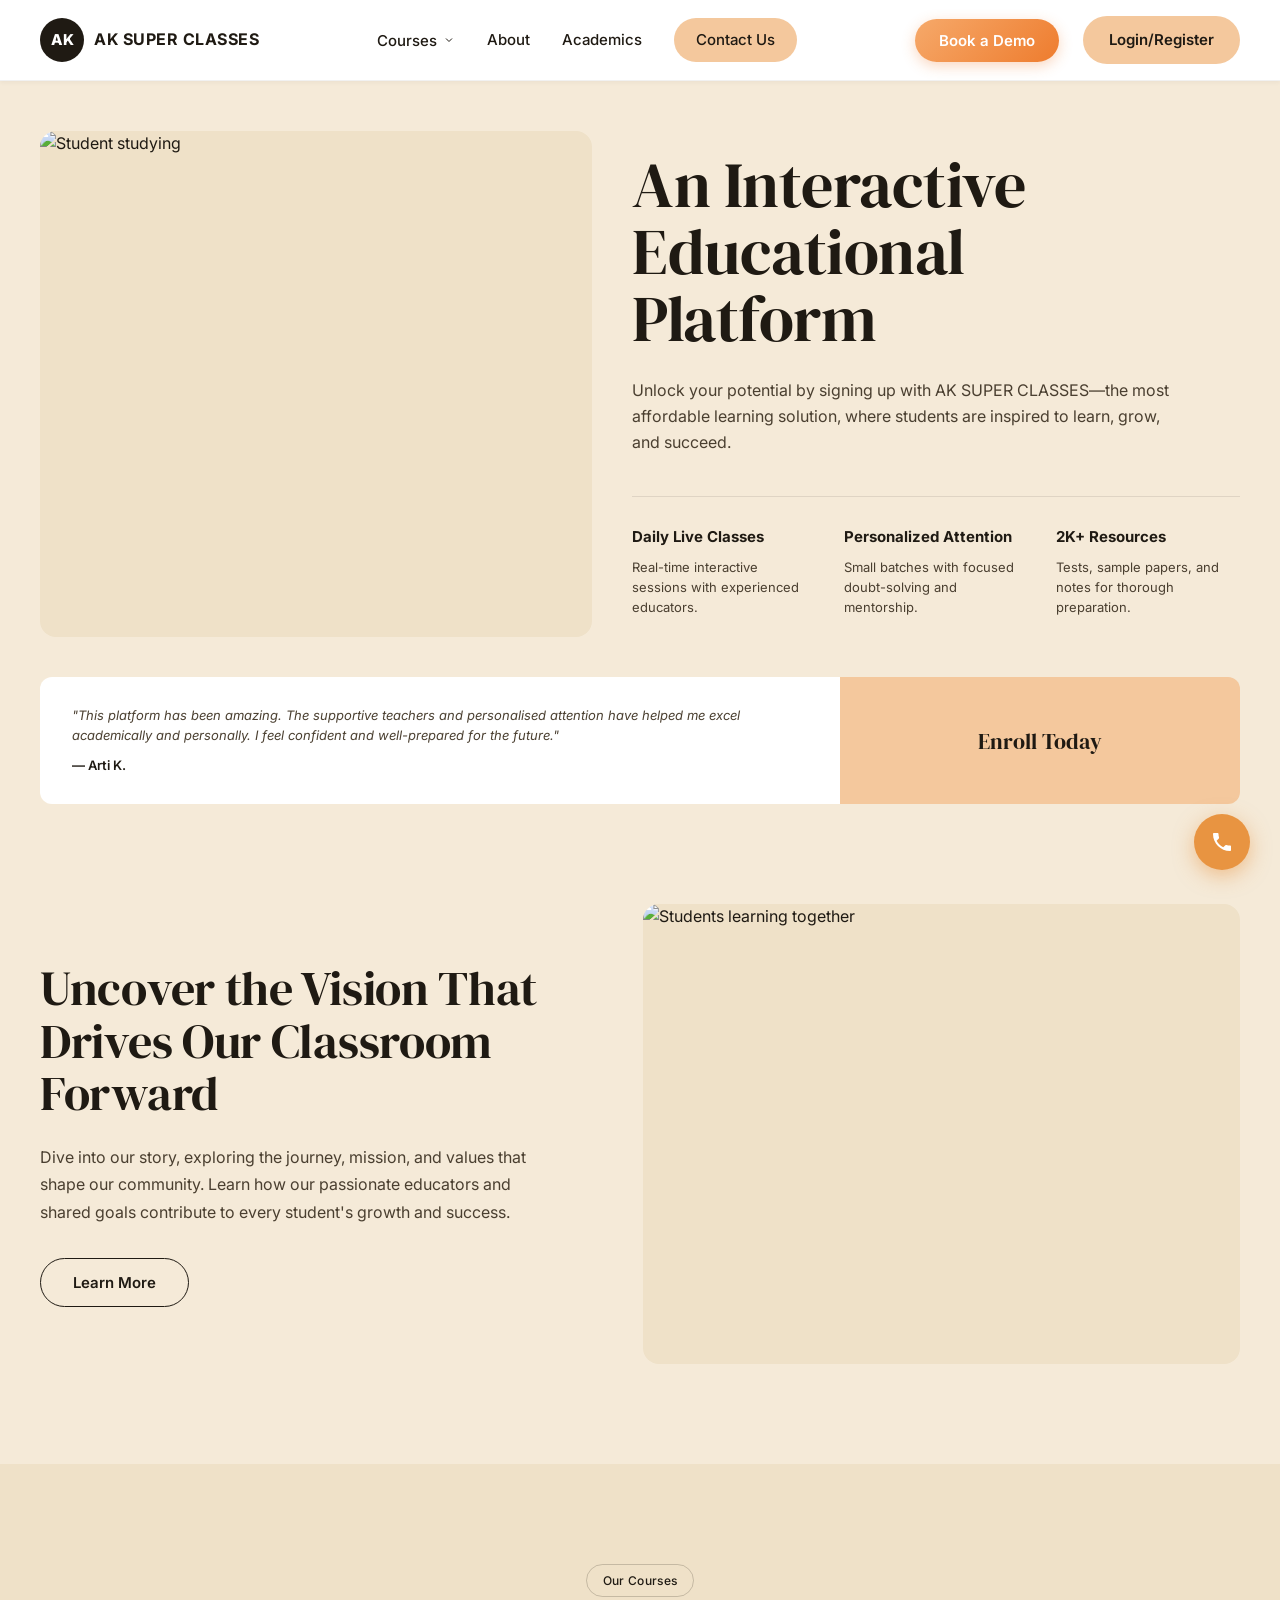
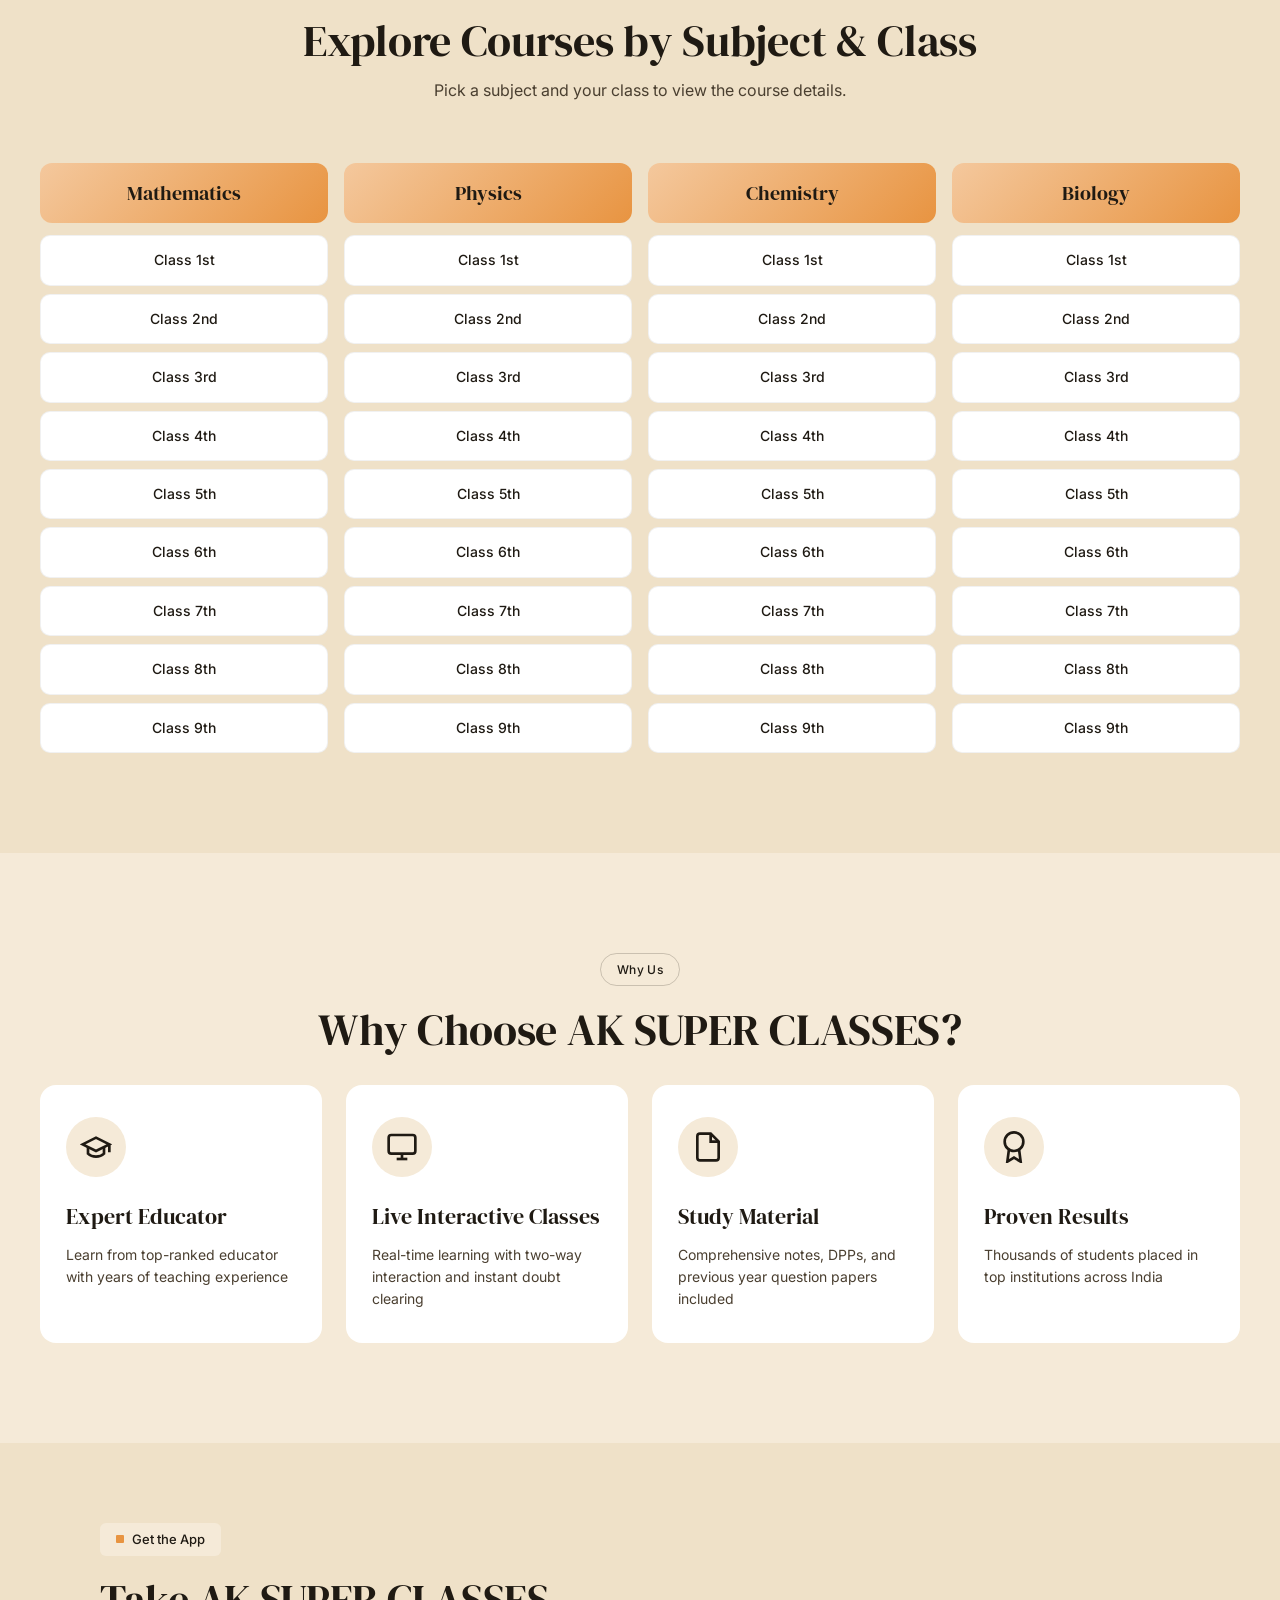
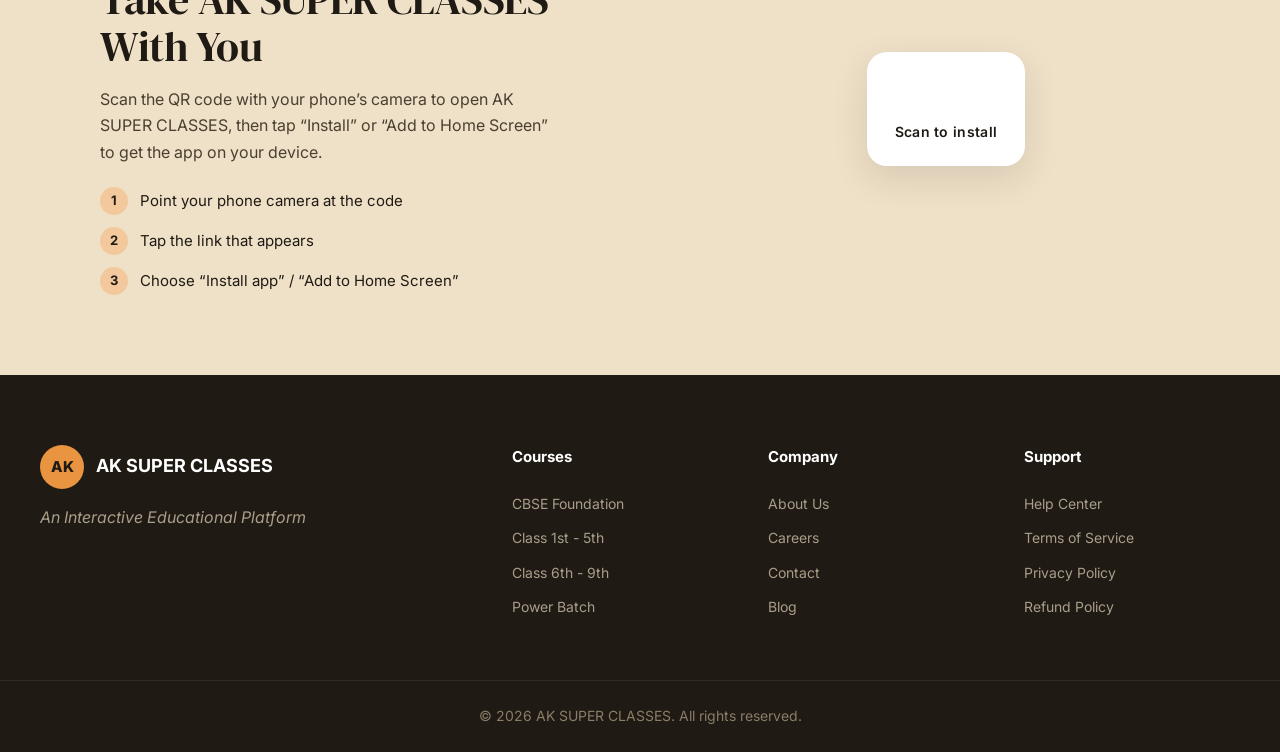
==== index.html @ f4c6735f "Singularize Expert Educator feature text" ====
<!DOCTYPE html>
<html lang="en">
<head>
    <meta charset="UTF-8">
    <meta name="viewport" content="width=device-width, initial-scale=1.0">
    <title>AK SUPER CLASSES - An Interactive Educational Platform</title>
    <link rel="stylesheet" href="styles.css">
    <script src="pwa.js" defer></script>
    <link rel="preconnect" href="https://fonts.googleapis.com">
    <link rel="preconnect" href="https://fonts.gstatic.com" crossorigin>
    <link href="https://fonts.googleapis.com/css2?family=Inter:wght@400;500;600;700;800&family=DM+Serif+Display:ital@0;1&display=swap" rel="stylesheet">
</head>
<body>
    <!-- Header / Navbar -->
    <header class="navbar">
        <div class="nav-container">
            <div class="logo">
                <div class="logo-circle">AK</div>
                <span class="brand-name">AK SUPER CLASSES</span>
            </div>

            <nav class="nav-menu">
                <div class="nav-item dropdown">
                    <button class="all-courses-btn">
                        Courses
                        <svg width="12" height="12" viewBox="0 0 24 24" fill="none" stroke="currentColor" stroke-width="2">
                            <polyline points="6 9 12 15 18 9"></polyline>
                        </svg>
                    </button>
                    <div class="dropdown-menu mega-menu">
                        <div class="mega-col">
                            <h5>Mathematics</h5>
                            <a href="course.html?subject=mathematics&class=1">Class 1st</a>
                            <a href="course.html?subject=mathematics&class=2">Class 2nd</a>
                            <a href="course.html?subject=mathematics&class=3">Class 3rd</a>
                            <a href="course.html?subject=mathematics&class=4">Class 4th</a>
                            <a href="course.html?subject=mathematics&class=5">Class 5th</a>
                            <a href="course.html?subject=mathematics&class=6">Class 6th</a>
                            <a href="course.html?subject=mathematics&class=7">Class 7th</a>
                            <a href="course.html?subject=mathematics&class=8">Class 8th</a>
                            <a href="course.html?subject=mathematics&class=9">Class 9th</a>
                        </div>
                        <div class="mega-col">
                            <h5>Physics</h5>
                            <a href="course.html?subject=physics&class=1">Class 1st</a>
                            <a href="course.html?subject=physics&class=2">Class 2nd</a>
                            <a href="course.html?subject=physics&class=3">Class 3rd</a>
                            <a href="course.html?subject=physics&class=4">Class 4th</a>
                            <a href="course.html?subject=physics&class=5">Class 5th</a>
                            <a href="course.html?subject=physics&class=6">Class 6th</a>
                            <a href="course.html?subject=physics&class=7">Class 7th</a>
                            <a href="course.html?subject=physics&class=8">Class 8th</a>
                            <a href="course.html?subject=physics&class=9">Class 9th</a>
                        </div>
                        <div class="mega-col">
                            <h5>Chemistry</h5>
                            <a href="course.html?subject=chemistry&class=1">Class 1st</a>
                            <a href="course.html?subject=chemistry&class=2">Class 2nd</a>
                            <a href="course.html?subject=chemistry&class=3">Class 3rd</a>
                            <a href="course.html?subject=chemistry&class=4">Class 4th</a>
                            <a href="course.html?subject=chemistry&class=5">Class 5th</a>
                            <a href="course.html?subject=chemistry&class=6">Class 6th</a>
                            <a href="course.html?subject=chemistry&class=7">Class 7th</a>
                            <a href="course.html?subject=chemistry&class=8">Class 8th</a>
                            <a href="course.html?subject=chemistry&class=9">Class 9th</a>
                        </div>
                        <div class="mega-col">
                            <h5>Biology</h5>
                            <a href="course.html?subject=biology&class=1">Class 1st</a>
                            <a href="course.html?subject=biology&class=2">Class 2nd</a>
                            <a href="course.html?subject=biology&class=3">Class 3rd</a>
                            <a href="course.html?subject=biology&class=4">Class 4th</a>
                            <a href="course.html?subject=biology&class=5">Class 5th</a>
                            <a href="course.html?subject=biology&class=6">Class 6th</a>
                            <a href="course.html?subject=biology&class=7">Class 7th</a>
                            <a href="course.html?subject=biology&class=8">Class 8th</a>
                            <a href="course.html?subject=biology&class=9">Class 9th</a>
                        </div>
                    </div>
                </div>
                <a href="about.html" class="nav-link">About</a>
                <a href="academics.html" class="nav-link">Academics</a>
                <a href="contact.html" class="nav-link nav-link-pill">Contact Us</a>
            </nav>

            <button class="book-demo-nav">Book a Demo</button>
            <a href="login.html" class="login-btn">Login/Register</a>

            <button class="mobile-menu-toggle" id="mobileMenuToggle">
                <span></span>
                <span></span>
                <span></span>
            </button>
        </div>
    </header>

    <!-- Hero Section -->
    <section class="hero">
        <div class="hero-grid">
            <div class="hero-image">
                <img src="https://images.unsplash.com/photo-1503676260728-1c00da094a0b?w=900&q=80" alt="Student studying" loading="eager">
            </div>
            <div class="hero-content">
                <h1 class="hero-title">
                    An Interactive<br>
                    Educational<br>
                    Platform
                </h1>
                <p class="hero-subtitle">
                    Unlock your potential by signing up with AK SUPER CLASSES&mdash;the most affordable learning solution, where students are inspired to learn, grow, and succeed.
                </p>

                <div class="hero-features">
                    <div class="feature-col">
                        <h4>Daily Live Classes</h4>
                        <p>Real-time interactive sessions with experienced educators.</p>
                    </div>
                    <div class="feature-col">
                        <h4>Personalized Attention</h4>
                        <p>Small batches with focused doubt-solving and mentorship.</p>
                    </div>
                    <div class="feature-col">
                        <h4>2K+ Resources</h4>
                        <p>Tests, sample papers, and notes for thorough preparation.</p>
                    </div>
                </div>
            </div>
        </div>

        <!-- Testimonial + CTA strip -->
        <div class="cta-strip">
            <div class="testimonial-card">
                <p class="testimonial-text">"This platform has been amazing. The supportive teachers and personalised attention have helped me excel academically and personally. I feel confident and well-prepared for the future."</p>
                <p class="testimonial-author">&mdash; Arti K.</p>
            </div>
            <button class="cta-peach">Enroll Today</button>
        </div>
    </section>

    <!-- About Section -->
    <section class="about-section">
        <div class="about-grid">
            <div class="about-content">
                <h2 class="about-title">
                    Uncover the Vision That<br>
                    Drives Our Classroom<br>
                    Forward
                </h2>
                <p class="about-description">
                    Dive into our story, exploring the journey, mission, and values that shape our community. Learn how our passionate educators and shared goals contribute to every student's growth and success.
                </p>
                <button class="cta-orange-outline">Learn More</button>
            </div>
            <div class="about-image">
                <img src="https://images.unsplash.com/photo-1577896851231-70ef18881754?w=900&q=80" alt="Students learning together" loading="lazy">
            </div>
        </div>
    </section>

    <!-- Courses Section -->
    <section class="courses-section">
        <div class="section-container">
            <span class="about-tag center-tag">Our Courses</span>
            <h2 class="section-title">Explore Courses by Subject &amp; Class</h2>
            <p class="section-subtitle">Pick a subject and your class to view the course details.</p>

            <div class="course-matrix">
                <div class="cm-col">
                    <div class="cm-header">Mathematics</div>
                    <a href="course.html?subject=mathematics&class=1" class="cm-cell">Class 1st</a>
                    <a href="course.html?subject=mathematics&class=2" class="cm-cell">Class 2nd</a>
                    <a href="course.html?subject=mathematics&class=3" class="cm-cell">Class 3rd</a>
                    <a href="course.html?subject=mathematics&class=4" class="cm-cell">Class 4th</a>
                    <a href="course.html?subject=mathematics&class=5" class="cm-cell">Class 5th</a>
                    <a href="course.html?subject=mathematics&class=6" class="cm-cell">Class 6th</a>
                    <a href="course.html?subject=mathematics&class=7" class="cm-cell">Class 7th</a>
                    <a href="course.html?subject=mathematics&class=8" class="cm-cell">Class 8th</a>
                    <a href="course.html?subject=mathematics&class=9" class="cm-cell">Class 9th</a>
                </div>
                <div class="cm-col">
                    <div class="cm-header">Physics</div>
                    <a href="course.html?subject=physics&class=1" class="cm-cell">Class 1st</a>
                    <a href="course.html?subject=physics&class=2" class="cm-cell">Class 2nd</a>
                    <a href="course.html?subject=physics&class=3" class="cm-cell">Class 3rd</a>
                    <a href="course.html?subject=physics&class=4" class="cm-cell">Class 4th</a>
                    <a href="course.html?subject=physics&class=5" class="cm-cell">Class 5th</a>
                    <a href="course.html?subject=physics&class=6" class="cm-cell">Class 6th</a>
                    <a href="course.html?subject=physics&class=7" class="cm-cell">Class 7th</a>
                    <a href="course.html?subject=physics&class=8" class="cm-cell">Class 8th</a>
                    <a href="course.html?subject=physics&class=9" class="cm-cell">Class 9th</a>
                </div>
                <div class="cm-col">
                    <div class="cm-header">Chemistry</div>
                    <a href="course.html?subject=chemistry&class=1" class="cm-cell">Class 1st</a>
                    <a href="course.html?subject=chemistry&class=2" class="cm-cell">Class 2nd</a>
                    <a href="course.html?subject=chemistry&class=3" class="cm-cell">Class 3rd</a>
                    <a href="course.html?subject=chemistry&class=4" class="cm-cell">Class 4th</a>
                    <a href="course.html?subject=chemistry&class=5" class="cm-cell">Class 5th</a>
                    <a href="course.html?subject=chemistry&class=6" class="cm-cell">Class 6th</a>
                    <a href="course.html?subject=chemistry&class=7" class="cm-cell">Class 7th</a>
                    <a href="course.html?subject=chemistry&class=8" class="cm-cell">Class 8th</a>
                    <a href="course.html?subject=chemistry&class=9" class="cm-cell">Class 9th</a>
                </div>
                <div class="cm-col">
                    <div class="cm-header">Biology</div>
                    <a href="course.html?subject=biology&class=1" class="cm-cell">Class 1st</a>
                    <a href="course.html?subject=biology&class=2" class="cm-cell">Class 2nd</a>
                    <a href="course.html?subject=biology&class=3" class="cm-cell">Class 3rd</a>
                    <a href="course.html?subject=biology&class=4" class="cm-cell">Class 4th</a>
                    <a href="course.html?subject=biology&class=5" class="cm-cell">Class 5th</a>
                    <a href="course.html?subject=biology&class=6" class="cm-cell">Class 6th</a>
                    <a href="course.html?subject=biology&class=7" class="cm-cell">Class 7th</a>
                    <a href="course.html?subject=biology&class=8" class="cm-cell">Class 8th</a>
                    <a href="course.html?subject=biology&class=9" class="cm-cell">Class 9th</a>
                </div>
            </div>
        </div>
    </section>

    <!-- Why Us Section -->
    <section class="features-section">
        <div class="section-container">
            <span class="about-tag center-tag">Why Us</span>
            <h2 class="section-title">Why Choose AK SUPER CLASSES?</h2>
            <div class="features-grid">
                <div class="feature-card">
                    <div class="feature-icon">
                        <svg width="32" height="32" viewBox="0 0 24 24" fill="none" stroke="#1f1a13" stroke-width="2">
                            <path d="M22 10v6M2 10l10-5 10 5-10 5z"></path>
                            <path d="M6 12v5c3 3 9 3 12 0v-5"></path>
                        </svg>
                    </div>
                    <h3>Expert Educator</h3>
                    <p>Learn from top-ranked educator with years of teaching experience</p>
                </div>
                <div class="feature-card">
                    <div class="feature-icon">
                        <svg width="32" height="32" viewBox="0 0 24 24" fill="none" stroke="#1f1a13" stroke-width="2">
                            <rect x="2" y="3" width="20" height="14" rx="2"></rect>
                            <line x1="8" y1="21" x2="16" y2="21"></line>
                            <line x1="12" y1="17" x2="12" y2="21"></line>
                        </svg>
                    </div>
                    <h3>Live Interactive Classes</h3>
                    <p>Real-time learning with two-way interaction and instant doubt clearing</p>
                </div>
                <div class="feature-card">
                    <div class="feature-icon">
                        <svg width="32" height="32" viewBox="0 0 24 24" fill="none" stroke="#1f1a13" stroke-width="2">
                            <path d="M14 2H6a2 2 0 0 0-2 2v16a2 2 0 0 0 2 2h12a2 2 0 0 0 2-2V8z"></path>
                            <polyline points="14 2 14 8 20 8"></polyline>
                        </svg>
                    </div>
                    <h3>Study Material</h3>
                    <p>Comprehensive notes, DPPs, and previous year question papers included</p>
                </div>
                <div class="feature-card">
                    <div class="feature-icon">
                        <svg width="32" height="32" viewBox="0 0 24 24" fill="none" stroke="#1f1a13" stroke-width="2">
                            <circle cx="12" cy="8" r="7"></circle>
                            <polyline points="8.21 13.89 7 23 12 20 17 23 15.79 13.88"></polyline>
                        </svg>
                    </div>
                    <h3>Proven Results</h3>
                    <p>Thousands of students placed in top institutions across India</p>
                </div>
            </div>
        </div>
    </section>

    <!-- Get the App / QR Section -->
    <section class="app-section">
        <div class="app-container">
            <div class="app-content">
                <span class="leadership-tag">
                    <span class="tag-dot"></span>
                    Get the App
                </span>
                <h2 class="app-title">Take AK SUPER CLASSES<br>With You</h2>
                <p class="app-description">Scan the QR code with your phone&rsquo;s camera to open AK SUPER CLASSES, then tap &ldquo;Install&rdquo; or &ldquo;Add to Home Screen&rdquo; to get the app on your device.</p>
                <ol class="app-steps">
                    <li>Point your phone camera at the code</li>
                    <li>Tap the link that appears</li>
                    <li>Choose &ldquo;Install app&rdquo; / &ldquo;Add to Home Screen&rdquo;</li>
                </ol>
            </div>
            <div class="app-qr-card">
                <div class="app-qr" id="appQr"></div>
                <p class="app-qr-label">Scan to install</p>
            </div>
        </div>
    </section>

    <!-- Footer -->
    <footer class="footer">
        <div class="footer-container">
            <div class="footer-col">
                <div class="footer-logo">
                    <div class="logo-circle">AK</div>
                    <span>AK SUPER CLASSES</span>
                </div>
                <p>An Interactive Educational Platform</p>
            </div>
            <div class="footer-col">
                <h4>Courses</h4>
                <a href="#">CBSE Foundation</a>
                <a href="#">Class 1st - 5th</a>
                <a href="#">Class 6th - 9th</a>
                <a href="#">Power Batch</a>
            </div>
            <div class="footer-col">
                <h4>Company</h4>
                <a href="#">About Us</a>
                <a href="#">Careers</a>
                <a href="#">Contact</a>
                <a href="#">Blog</a>
            </div>
            <div class="footer-col">
                <h4>Support</h4>
                <a href="#">Help Center</a>
                <a href="#">Terms of Service</a>
                <a href="#">Privacy Policy</a>
                <a href="#">Refund Policy</a>
            </div>
        </div>
        <div class="footer-bottom">
            <p>&copy; 2026 AK SUPER CLASSES. All rights reserved.</p>
        </div>
    </footer>

    <!-- Floating call button -->
    <button class="floating-call">
        <svg width="24" height="24" viewBox="0 0 24 24" fill="white">
            <path d="M20 15.5c-1.25 0-2.45-.2-3.57-.57-.35-.11-.74-.03-1.02.24l-2.2 2.2c-2.83-1.44-5.15-3.75-6.59-6.58l2.2-2.21c.28-.27.36-.66.25-1.01C8.7 6.45 8.5 5.25 8.5 4c0-.55-.45-1-1-1H4c-.55 0-1 .45-1 1 0 9.39 7.61 17 17 17 .55 0 1-.45 1-1v-3.5c0-.55-.45-1-1-1z"/>
        </svg>
    </button>

    <script src="https://cdnjs.cloudflare.com/ajax/libs/qrcodejs/1.0.0/qrcode.min.js"></script>
    <script>
        (function () {
            var el = document.getElementById("appQr");
            if (el && window.QRCode) {
                new QRCode(el, {
                    text: "https://kundansangwar.github.io/AKSUPERCLASSES-WEBSITE/",
                    width: 190,
                    height: 190,
                    colorDark: "#1f1a13",
                    colorLight: "#ffffff",
                    correctLevel: QRCode.CorrectLevel.M
                });
            }
        })();
    </script>

    <script src="script.js"></script>
    <script type="module" src="nav-auth.js"></script>
    <script type="module" src="idle-logout.js"></script>
    <script type="module" src="mobile-nav.js"></script>
    <script src="mobile-carousel.js"></script>
</body>
</html>
---- styles.css ----
/* Reset & Base */
* {
    margin: 0;
    padding: 0;
    box-sizing: border-box;
}

:root {
    --cream: #f5ead8;
    --cream-deep: #efe1c8;
    --peach: #f4c89d;
    --orange: #e89441;
    --orange-deep: #d77f2e;
    --ink: #1f1a13;
    --ink-soft: #4a3f30;
    --muted: #7a6e5d;
}

html {
    scroll-behavior: smooth;
    -webkit-text-size-adjust: 100%;
    text-size-adjust: 100%;
}

body {
    font-family: 'Inter', -apple-system, BlinkMacSystemFont, sans-serif;
    color: var(--ink);
    line-height: 1.6;
    background: var(--cream);
    overflow-x: hidden;
    /* Smooth momentum scrolling on iOS */
    -webkit-overflow-scrolling: touch;
    /* Stop the whole page from bouncing past its edges on mobile */
    overscroll-behavior-y: none;
    /* Respect notch / home-indicator safe areas when installed as a PWA */
    padding-top: env(safe-area-inset-top, 0);
    padding-bottom: env(safe-area-inset-bottom, 0);
}

/* Remove the grey tap-flash on mobile and give buttons/links a clean feel */
a, button, .nav-link, .nav-link-pill, .login-btn, .book-demo-nav,
.cta-btn, .enroll-btn, .form-submit, .demo-submit, .book-demo-btn {
    -webkit-tap-highlight-color: transparent;
    touch-action: manipulation;
}

/* Subtle press feedback on touch */
@media (hover: none) and (pointer: coarse) {
    button:active,
    a.login-btn:active,
    .book-demo-nav:active,
    .cta-btn:active,
    .enroll-btn:active,
    .nav-link-pill:active,
    .form-submit:active,
    .demo-submit:active,
    .book-demo-btn:active,
    .row-action:active {
        transform: scale(0.97);
    }
}

a {
    text-decoration: none;
    color: inherit;
}

button {
    cursor: pointer;
    font-family: inherit;
    border: none;
    background: none;
}

img {
    max-width: 100%;
    display: block;
}

/* ===== Navbar ===== */
.navbar {
    background: #ffffff;
    position: sticky;
    top: 0;
    z-index: 1000;
    border-bottom: 1px solid rgba(31, 26, 19, 0.06);
}

.nav-container {
    max-width: 1400px;
    margin: 0 auto;
    padding: 16px 40px;
    display: flex;
    align-items: center;
    gap: 24px;
}

.logo {
    display: flex;
    align-items: center;
    gap: 10px;
}

.logo-circle {
    width: 44px;
    height: 44px;
    background: var(--ink);
    color: #fff;
    border-radius: 50%;
    display: flex;
    align-items: center;
    justify-content: center;
    font-weight: 800;
    font-size: 15px;
    flex-shrink: 0;
}

.brand-name {
    font-weight: 700;
    font-size: 16px;
    color: var(--ink);
    letter-spacing: 0.5px;
    white-space: nowrap;
}

.nav-menu {
    display: flex;
    align-items: center;
    gap: 32px;
    flex: 1;
    justify-content: center;
}

.all-courses-btn {
    display: flex;
    align-items: center;
    gap: 6px;
    color: var(--ink);
    font-weight: 500;
    font-size: 15px;
    transition: color 0.2s;
}

.all-courses-btn:hover {
    color: var(--orange);
}

.all-courses-btn svg {
    transition: transform 0.2s;
    pointer-events: none;
}

.dropdown {
    position: relative;
}

.dropdown-menu {
    position: absolute;
    top: 100%;
    left: 0;
    margin-top: 12px;
    background: white;
    border-radius: 8px;
    box-shadow: 0 10px 30px rgba(0, 0, 0, 0.1);
    padding: 8px 0;
    min-width: 180px;
    opacity: 0;
    visibility: hidden;
    transform: translateY(-10px);
    transition: all 0.2s;
    z-index: 100;
}

.dropdown.open .dropdown-menu {
    opacity: 1;
    visibility: visible;
    transform: translateY(0);
}

.dropdown.open .all-courses-btn svg {
    transform: rotate(180deg);
}

.dropdown-menu a {
    display: block;
    padding: 10px 20px;
    color: var(--ink-soft);
    font-size: 14px;
    transition: all 0.15s;
}

.dropdown-menu a:hover {
    background: var(--cream);
    color: var(--orange);
}

/* Mega-menu (Courses) */
.mega-menu {
    min-width: 720px;
    padding: 24px;
    left: 50%;
    transform: translate(-50%, -10px);
    display: grid;
    grid-template-columns: repeat(4, 1fr);
    gap: 20px;
}

.dropdown.open .mega-menu {
    transform: translate(-50%, 0);
}

.mega-col {
    display: flex;
    flex-direction: column;
    gap: 7px;
}

.mega-col h5 {
    font-family: 'DM Serif Display', Georgia, serif;
    font-size: 16px;
    color: var(--ink);
    font-weight: 400;
    text-align: center;
    padding: 10px 12px;
    margin-bottom: 3px;
    border-radius: 10px;
    background: linear-gradient(135deg, #f4c89d, #e89441);
}

.mega-col a {
    display: block;
    text-align: center;
    padding: 9px 10px;
    color: var(--ink);
    font-size: 13px;
    font-weight: 500;
    background: #ffffff;
    border: 1px solid rgba(31, 26, 19, 0.07);
    border-radius: 8px;
    transition: all 0.16s;
}

.mega-col a:hover {
    background: var(--peach);
    color: var(--ink);
    transform: translateY(-1px);
}

.nav-link {
    color: var(--ink);
    font-weight: 500;
    font-size: 15px;
    transition: color 0.2s;
    white-space: nowrap;
}

.nav-link:hover {
    color: var(--orange);
}

.nav-link-pill {
    background: var(--peach);
    color: var(--ink);
    padding: 10px 22px;
    border-radius: 999px;
    transition: all 0.2s;
}

.nav-link-pill:hover {
    background: var(--orange);
    color: white;
}

.book-demo-nav {
    background: linear-gradient(135deg, #f6a96a 0%, #ee7c2e 100%);
    color: white;
    padding: 12px 24px;
    border-radius: 999px;
    font-weight: 600;
    font-size: 15px;
    transition: all 0.2s;
    box-shadow: 0 4px 14px rgba(238, 124, 46, 0.3);
}

/* Hidden on desktop (the standalone .book-demo-nav button is used there);
   shown inside the hamburger menu on mobile via the media query above. */
.mobile-demo-link {
    display: none;
}

.book-demo-nav:hover {
    transform: translateY(-1px);
    box-shadow: 0 6px 18px rgba(238, 124, 46, 0.45);
}

.login-btn {
    background: var(--peach);
    color: var(--ink);
    padding: 12px 26px;
    border-radius: 999px;
    font-weight: 600;
    font-size: 15px;
    transition: all 0.2s;
}

.login-btn:hover {
    background: var(--orange);
    color: white;
    transform: translateY(-1px);
}

.mobile-menu-toggle {
    display: none;
    flex-direction: column;
    gap: 4px;
}

.mobile-menu-toggle span {
    display: block;
    width: 24px;
    height: 2px;
    background: var(--ink);
    transition: 0.3s;
}

/* ===== Hero Section ===== */
.hero {
    background: var(--cream);
    padding: 50px 40px 0;
    max-width: 1400px;
    margin: 0 auto;
}

.hero-grid {
    display: grid;
    grid-template-columns: 1fr 1.1fr;
    gap: 40px;
    align-items: stretch;
}

.hero-image {
    border-radius: 16px;
    overflow: hidden;
    background: var(--cream-deep);
    min-height: 480px;
}

.hero-image img {
    width: 100%;
    height: 100%;
    object-fit: cover;
}

.hero-content {
    padding: 20px 0;
    display: flex;
    flex-direction: column;
    justify-content: center;
}

.hero-title {
    font-family: 'DM Serif Display', Georgia, serif;
    font-size: 64px;
    font-weight: 400;
    line-height: 1.05;
    color: var(--ink);
    margin-bottom: 24px;
    letter-spacing: -0.5px;
}

.hero-subtitle {
    font-size: 16px;
    color: var(--ink-soft);
    margin-bottom: 40px;
    line-height: 1.65;
    max-width: 540px;
}

.hero-features {
    display: grid;
    grid-template-columns: repeat(3, 1fr);
    gap: 28px;
    padding-top: 28px;
    border-top: 1px solid rgba(31, 26, 19, 0.1);
}

.feature-col h4 {
    font-size: 15px;
    font-weight: 700;
    color: var(--ink);
    margin-bottom: 8px;
}

.feature-col p {
    font-size: 13px;
    color: var(--ink-soft);
    line-height: 1.55;
}

/* Testimonial + CTA strip */
.cta-strip {
    display: grid;
    grid-template-columns: 2fr 1fr;
    gap: 0;
    margin-top: 40px;
}

.testimonial-card {
    background: #ffffff;
    padding: 28px 32px;
    border-radius: 12px 0 0 12px;
}

.testimonial-text {
    font-size: 13px;
    color: var(--ink-soft);
    line-height: 1.55;
    font-style: italic;
    margin-bottom: 10px;
}

.testimonial-author {
    font-size: 13px;
    color: var(--ink);
    font-weight: 600;
}

.cta-peach,
.cta-orange {
    font-family: 'DM Serif Display', Georgia, serif;
    font-size: 22px;
    font-weight: 400;
    color: var(--ink);
    transition: all 0.2s;
    padding: 28px 24px;
}

.cta-peach {
    background: var(--peach);
    border-radius: 0 12px 12px 0;
}

.cta-peach:hover {
    background: #f0bb88;
}

.cta-orange {
    background: var(--orange);
    color: var(--ink);
    border-radius: 0 12px 12px 0;
}

.cta-orange:hover {
    background: var(--orange-deep);
}

/* ===== Get the App / QR Section ===== */
.app-section {
    background: var(--cream-deep);
    padding: 80px 40px;
}

.app-container {
    max-width: 1080px;
    margin: 0 auto;
    display: grid;
    grid-template-columns: 1.2fr 1fr;
    gap: 50px;
    align-items: center;
}

.app-content .leadership-tag {
    margin-bottom: 20px;
}

.app-title {
    font-family: 'DM Serif Display', Georgia, serif;
    font-size: 42px;
    font-weight: 400;
    line-height: 1.12;
    color: var(--ink);
    margin-bottom: 16px;
    letter-spacing: -0.3px;
}

.app-description {
    color: var(--ink-soft);
    font-size: 16px;
    line-height: 1.65;
    margin-bottom: 22px;
    max-width: 460px;
}

.app-steps {
    list-style: none;
    counter-reset: step;
    display: flex;
    flex-direction: column;
    gap: 12px;
}

.app-steps li {
    counter-increment: step;
    display: flex;
    align-items: center;
    gap: 12px;
    font-size: 15px;
    color: var(--ink);
}

.app-steps li::before {
    content: counter(step);
    flex-shrink: 0;
    width: 28px;
    height: 28px;
    border-radius: 50%;
    background: var(--peach);
    color: var(--ink);
    font-weight: 700;
    font-size: 13px;
    display: flex;
    align-items: center;
    justify-content: center;
}

.app-qr-card {
    background: #ffffff;
    border-radius: 20px;
    padding: 28px 28px 22px;
    text-align: center;
    box-shadow: 0 12px 36px rgba(31, 26, 19, 0.12);
    justify-self: center;
}

.app-qr {
    display: inline-flex;
    align-items: center;
    justify-content: center;
}

.app-qr img,
.app-qr canvas {
    display: block;
    border-radius: 8px;
}

.app-qr-label {
    margin-top: 16px;
    font-weight: 600;
    font-size: 14px;
    color: var(--ink);
    letter-spacing: 0.3px;
}

@media (max-width: 768px) {
    .app-container {
        grid-template-columns: 1fr;
        gap: 36px;
    }
    .app-title {
        font-size: 32px;
    }
}

@media (max-width: 640px) {
    .app-section {
        padding: 60px 20px;
    }
}

/* ===== About Section ===== */
.about-section {
    padding: 100px 40px;
    max-width: 1400px;
    margin: 0 auto;
}

.about-grid {
    display: grid;
    grid-template-columns: 1fr 1.1fr;
    gap: 60px;
    align-items: center;
}

.about-content {
    padding: 20px 0;
}

.about-tag {
    display: inline-block;
    padding: 6px 16px;
    border: 1px solid rgba(31, 26, 19, 0.2);
    border-radius: 999px;
    font-size: 12px;
    font-weight: 500;
    color: var(--ink);
    margin-bottom: 24px;
    letter-spacing: 0.3px;
}

.center-tag {
    display: inline-block;
}

.about-title {
    font-family: 'DM Serif Display', Georgia, serif;
    font-size: 48px;
    font-weight: 400;
    line-height: 1.1;
    color: var(--ink);
    margin-bottom: 24px;
    letter-spacing: -0.3px;
}

.about-description {
    font-size: 16px;
    color: var(--ink-soft);
    line-height: 1.7;
    margin-bottom: 32px;
    max-width: 500px;
}

.cta-orange-outline {
    background: transparent;
    color: var(--ink);
    border: 1.5px solid var(--ink);
    padding: 14px 32px;
    border-radius: 999px;
    font-weight: 600;
    font-size: 15px;
    transition: all 0.2s;
}

.cta-orange-outline:hover {
    background: var(--orange);
    color: white;
    border-color: var(--orange);
}

.about-image {
    border-radius: 16px;
    overflow: hidden;
    background: var(--cream-deep);
    min-height: 460px;
}

.about-image img {
    width: 100%;
    height: 100%;
    object-fit: cover;
}

/* ===== Sections ===== */
.section-container {
    max-width: 1280px;
    margin: 0 auto;
    padding: 0 40px;
    text-align: center;
}

.center-tag {
    margin-bottom: 20px;
}

.section-title {
    font-family: 'DM Serif Display', Georgia, serif;
    font-size: 44px;
    font-weight: 400;
    text-align: center;
    margin-bottom: 12px;
    color: var(--ink);
    line-height: 1.1;
    letter-spacing: -0.3px;
}

.section-title sup {
    font-size: 0.45em;
    vertical-align: super;
    margin-left: 1px;
}

.section-subtitle {
    text-align: center;
    color: var(--ink-soft);
    font-size: 16px;
    margin-bottom: 60px;
    max-width: 580px;
    margin-left: auto;
    margin-right: auto;
}

/* Courses Section */
.courses-section {
    padding: 100px 0;
    background: var(--cream-deep);
}

/* Subject x Class matrix */
.course-matrix {
    display: grid;
    grid-template-columns: repeat(4, 1fr);
    gap: 16px;
    text-align: left;
    margin-top: 10px;
}

.cm-col {
    display: flex;
    flex-direction: column;
    gap: 8px;
}

.cm-header {
    font-family: 'DM Serif Display', Georgia, serif;
    font-size: 20px;
    font-weight: 400;
    color: var(--ink);
    text-align: center;
    padding: 14px 12px;
    border-radius: 12px;
    background: linear-gradient(135deg, #f4c89d, #e89441);
    margin-bottom: 4px;
}

.cm-cell {
    display: block;
    text-align: center;
    padding: 13px 12px;
    background: #ffffff;
    border: 1px solid rgba(31, 26, 19, 0.06);
    border-radius: 10px;
    color: var(--ink);
    font-weight: 500;
    font-size: 14px;
    transition: all 0.18s;
}

.cm-cell:hover {
    background: var(--peach);
    color: var(--ink);
    transform: translateY(-2px);
    box-shadow: 0 8px 18px rgba(31, 26, 19, 0.1);
}

@media (max-width: 768px) {
    .course-matrix {
        gap: 8px;
    }
    .cm-col {
        gap: 6px;
    }
    .cm-header {
        font-size: 14px;
        padding: 10px 4px;
    }
    .cm-cell {
        font-size: 11.5px;
        padding: 11px 4px;
    }
}

.board-block {
    margin-top: 90px;
}

.board-block:first-of-type {
    margin-top: 0;
}

.board-block .section-title {
    margin-top: 0;
}

.courses-grid {
    display: grid;
    grid-template-columns: repeat(auto-fit, minmax(240px, 1fr));
    gap: 24px;
    text-align: left;
}

.course-card {
    background: #ffffff;
    border-radius: 16px;
    overflow: hidden;
    transition: all 0.3s;
}

.course-card:hover {
    transform: translateY(-6px);
    box-shadow: 0 16px 36px rgba(31, 26, 19, 0.1);
}

.course-img {
    height: 170px;
    display: flex;
    align-items: center;
    justify-content: center;
    position: relative;
}

.class-1-2 { background: linear-gradient(135deg, #f4c89d, #e89441); }
.class-3-5 { background: linear-gradient(135deg, #f5ead8, #d4a574); }
.class-6-7 { background: linear-gradient(135deg, #e89441, #c66e1f); }
.class-8-9 { background: linear-gradient(135deg, #efe1c8, #b89968); }

.course-tag {
    color: var(--ink);
    font-size: 24px;
    font-weight: 800;
    letter-spacing: 1.5px;
    font-family: 'DM Serif Display', Georgia, serif;
}

.course-info {
    padding: 22px 22px 24px;
}

.course-info h3 {
    font-family: 'DM Serif Display', Georgia, serif;
    font-size: 22px;
    font-weight: 400;
    margin-bottom: 8px;
    color: var(--ink);
}

.course-info p {
    color: var(--ink-soft);
    font-size: 14px;
    margin-bottom: 18px;
    line-height: 1.5;
}

.course-footer {
    display: flex;
    align-items: center;
    justify-content: space-between;
}

.price {
    font-size: 22px;
    font-weight: 800;
    color: var(--orange);
}

.enroll-btn {
    background: var(--ink);
    color: white;
    padding: 9px 18px;
    border-radius: 999px;
    font-weight: 600;
    font-size: 13px;
    transition: all 0.2s;
}

.enroll-btn:hover {
    background: var(--orange);
}

/* Features Section */
.features-section {
    padding: 100px 0;
    background: var(--cream);
}

.features-grid {
    display: grid;
    grid-template-columns: repeat(auto-fit, minmax(220px, 1fr));
    gap: 24px;
    text-align: left;
    margin-top: 30px;
}

.feature-card {
    background: #ffffff;
    padding: 32px 26px;
    border-radius: 16px;
    transition: all 0.3s;
}

.feature-card:hover {
    transform: translateY(-4px);
    box-shadow: 0 12px 28px rgba(31, 26, 19, 0.08);
}

.feature-icon {
    width: 60px;
    height: 60px;
    border-radius: 50%;
    display: flex;
    align-items: center;
    justify-content: center;
    margin-bottom: 22px;
    background: var(--cream);
}

.feature-card h3 {
    font-family: 'DM Serif Display', Georgia, serif;
    font-size: 22px;
    font-weight: 400;
    margin-bottom: 10px;
    color: var(--ink);
}

.feature-card p {
    color: var(--ink-soft);
    font-size: 14px;
    line-height: 1.6;
}

/* Footer */
.footer {
    background: var(--ink);
    color: #d6cdb9;
    padding: 70px 0 0;
}

.footer-container {
    max-width: 1280px;
    margin: 0 auto;
    padding: 0 40px;
    display: grid;
    grid-template-columns: 2fr 1fr 1fr 1fr;
    gap: 40px;
}

.footer-logo {
    display: flex;
    align-items: center;
    gap: 12px;
    margin-bottom: 16px;
    font-size: 18px;
    font-weight: 700;
    color: white;
}

.footer-logo .logo-circle {
    background: var(--orange);
    color: var(--ink);
}

.footer-col p {
    color: #a99e8a;
    line-height: 1.6;
    max-width: 320px;
    font-style: italic;
}

.footer-col h4 {
    color: white;
    font-size: 15px;
    margin-bottom: 18px;
    font-weight: 700;
}

.footer-col a {
    display: block;
    color: #a99e8a;
    padding: 6px 0;
    font-size: 14px;
    transition: color 0.2s;
}

.footer-col a:hover {
    color: var(--peach);
}

.footer-bottom {
    border-top: 1px solid rgba(255, 255, 255, 0.08);
    margin-top: 56px;
    padding: 24px 40px;
    text-align: center;
    color: #8a7d68;
    font-size: 14px;
}

/* Floating Call Button */
.floating-call {
    position: fixed;
    bottom: 30px;
    right: 30px;
    width: 56px;
    height: 56px;
    border-radius: 50%;
    background: var(--orange);
    display: flex;
    align-items: center;
    justify-content: center;
    box-shadow: 0 6px 20px rgba(232, 148, 65, 0.5);
    z-index: 999;
    transition: all 0.2s;
    animation: pulse 2s infinite;
}

.floating-call:hover {
    transform: scale(1.1);
}

@keyframes pulse {
    0%, 100% { box-shadow: 0 6px 20px rgba(232, 148, 65, 0.5); }
    50% { box-shadow: 0 6px 30px rgba(232, 148, 65, 0.8); }
}

/* ===== Leadership Page ===== */
.leadership-section {
    background: #faf2e6;
    padding: 80px 40px 100px;
}

.leadership-header {
    text-align: center;
    max-width: 1100px;
    margin: 0 auto 70px;
}

.leadership-tag {
    display: inline-flex;
    align-items: center;
    gap: 8px;
    padding: 6px 16px;
    background: #f5ead8;
    border-radius: 6px;
    font-size: 13px;
    font-weight: 500;
    color: var(--ink);
    margin-bottom: 32px;
}

.tag-dot {
    width: 8px;
    height: 8px;
    background: var(--orange);
    border-radius: 1px;
}

.leadership-title {
    font-family: 'DM Serif Display', Georgia, serif;
    font-size: 64px;
    font-weight: 400;
    line-height: 1.1;
    color: var(--ink);
    letter-spacing: -0.5px;
}

.leaders-grid {
    display: grid;
    grid-template-columns: 1fr 1fr;
    gap: 36px;
    max-width: 1400px;
    margin: 0 auto;
}

.leader-card {
    display: grid;
    grid-template-columns: 1.05fr 1fr;
    background: #f1e2ce;
    border-radius: 8px;
    overflow: hidden;
    min-height: 640px;
}

.leader-info {
    padding: 40px 32px;
    display: flex;
    flex-direction: column;
}

.leader-header {
    padding-bottom: 24px;
    border-bottom: 1px solid rgba(31, 26, 19, 0.12);
    margin-bottom: 28px;
}

.leader-name {
    font-family: 'DM Serif Display', Georgia, serif;
    font-size: 26px;
    font-weight: 400;
    color: var(--ink);
    margin-bottom: 4px;
    letter-spacing: -0.2px;
}

.leader-cofounder {
    font-size: 13px;
    color: var(--orange);
    font-weight: 600;
    letter-spacing: 0.5px;
    text-transform: uppercase;
    margin-bottom: 4px;
}

.leader-credentials {
    font-size: 13px;
    color: var(--ink);
    font-weight: 600;
    margin-bottom: 4px;
    letter-spacing: 0.2px;
}

.leader-role {
    font-size: 14px;
    color: var(--ink-soft);
    font-weight: 400;
}

.leader-stats {
    display: grid;
    grid-template-columns: 1fr 1fr;
    gap: 28px 24px;
    margin-bottom: 36px;
}

.stat h3 {
    font-family: 'DM Serif Display', Georgia, serif;
    font-size: 36px;
    font-weight: 400;
    color: var(--ink);
    line-height: 1;
    margin-bottom: 10px;
    letter-spacing: -0.5px;
}

.stat p {
    font-size: 13px;
    color: var(--ink-soft);
    line-height: 1.4;
}

.leader-bio {
    margin-top: auto;
    padding-top: 24px;
    border-top: 1px solid rgba(31, 26, 19, 0.12);
    font-size: 14px;
    color: var(--ink-soft);
    line-height: 1.65;
}

.leader-photo {
    background: #1f1a13;
    overflow: hidden;
}

.leader-photo img {
    width: 100%;
    height: 100%;
    object-fit: cover;
    object-position: center;
}

.leader-photo-blur {
    position: relative;
    background: #1f1a13;
    overflow: hidden;
}

.leader-photo-blur img.photo-bg,
.leader-photo-blur img.photo-fg {
    position: absolute;
    top: 0;
    left: 0;
    width: 100%;
    height: 100%;
    object-fit: cover;
    object-position: center top;
    display: block;
}

.leader-photo-blur img.photo-bg {
    filter: blur(14px) brightness(0.92) saturate(1.05);
    transform: scale(1.15);
    z-index: 1;
}

.leader-photo-blur img.photo-fg {
    z-index: 2;
    -webkit-mask-image: radial-gradient(ellipse 45% 72% at 50% 48%, #000 55%, rgba(0,0,0,0.85) 70%, transparent 90%);
    mask-image: radial-gradient(ellipse 45% 72% at 50% 48%, #000 55%, rgba(0,0,0,0.85) 70%, transparent 90%);
}

.active-link {
    color: var(--orange);
}

/* ===== Mobile Course Carousel ===== */
.carousel-dots {
    display: none;
}

@media (max-width: 768px) {
    .courses-grid {
        display: flex;
        grid-template-columns: none;
        overflow-x: auto;
        scroll-snap-type: x mandatory;
        gap: 14px;
        padding: 4px 0 6px;
        scrollbar-width: none;
        -webkit-overflow-scrolling: touch;
    }
    .courses-grid::-webkit-scrollbar {
        display: none;
    }
    .courses-grid .course-card {
        flex: 0 0 80%;
        scroll-snap-align: center;
    }

    .carousel-dots {
        display: flex;
        justify-content: center;
        align-items: center;
        gap: 7px;
        margin-top: 14px;
    }
    .carousel-dot {
        width: 7px;
        height: 7px;
        border-radius: 50%;
        background: rgba(31, 26, 19, 0.22);
        transition: all 0.25s;
        cursor: pointer;
    }
    .carousel-dot.active {
        background: var(--orange);
        width: 22px;
        border-radius: 4px;
    }
}

/* ===== Pull to Refresh ===== */
.ptr-indicator {
    position: fixed;
    top: -44px;
    left: 50%;
    transform: translateX(-50%);
    width: 38px;
    height: 38px;
    border-radius: 50%;
    background: #ffffff;
    box-shadow: 0 4px 16px rgba(31, 26, 19, 0.18);
    display: flex;
    align-items: center;
    justify-content: center;
    z-index: 2000;
    opacity: 0;
    transition: opacity 0.2s, transform 0.15s;
    pointer-events: none;
}

.ptr-spinner {
    width: 18px;
    height: 18px;
    border: 2.5px solid rgba(31, 26, 19, 0.18);
    border-top-color: var(--orange);
    border-radius: 50%;
}

.ptr-indicator.ready {
    box-shadow: 0 4px 18px rgba(238, 124, 46, 0.4);
}

.ptr-indicator.spinning {
    transition: opacity 0.2s;
}

.ptr-indicator.spinning .ptr-spinner {
    animation: ptr-spin 0.7s linear infinite;
}

@keyframes ptr-spin {
    to { transform: rotate(360deg); }
}

/* ===== Mobile Bottom Navigation ===== */
.mobile-bottom-nav {
    display: none;
}

@media (max-width: 768px) {
    .mobile-bottom-nav {
        display: flex;
        position: fixed;
        bottom: 0;
        left: 0;
        right: 0;
        background: #ffffff;
        border-top: 1px solid rgba(31, 26, 19, 0.1);
        box-shadow: 0 -2px 14px rgba(31, 26, 19, 0.07);
        z-index: 900;
        padding-bottom: env(safe-area-inset-bottom, 0);
    }

    .mnav-link {
        flex: 1;
        display: flex;
        flex-direction: column;
        align-items: center;
        justify-content: center;
        gap: 3px;
        padding: 9px 0 7px;
        color: var(--ink-soft);
        font-size: 11px;
        font-weight: 500;
        transition: color 0.15s;
    }

    .mnav-link svg {
        width: 22px;
        height: 22px;
    }

    .mnav-link.active {
        color: var(--orange);
    }

    .mnav-link:active {
        transform: scale(0.92);
    }

    /* Leave room so the fixed bar doesn't cover page content / footer */
    body {
        padding-bottom: calc(62px + env(safe-area-inset-bottom, 0));
    }

    /* Lift the floating call button above the bottom nav */
    .floating-call {
        bottom: calc(78px + env(safe-area-inset-bottom, 0));
    }
}

/* ===== Install App Banner ===== */
.install-banner {
    position: fixed;
    left: 12px;
    right: 12px;
    bottom: 12px;
    background: #ffffff;
    border-radius: 14px;
    box-shadow: 0 10px 30px rgba(31, 26, 19, 0.2);
    border: 1px solid rgba(31, 26, 19, 0.08);
    display: flex;
    align-items: center;
    gap: 12px;
    padding: 12px 14px;
    z-index: 1500;
    max-width: 460px;
    margin: 0 auto;
}

.install-banner-icon {
    width: 42px;
    height: 42px;
    border-radius: 11px;
    background: linear-gradient(135deg, #f6a96a 0%, #ee7c2e 100%);
    color: white;
    font-weight: 800;
    font-size: 15px;
    display: flex;
    align-items: center;
    justify-content: center;
    flex-shrink: 0;
}

.install-banner-text {
    display: flex;
    flex-direction: column;
    min-width: 0;
    flex: 1;
}

.install-banner-text strong {
    font-size: 14px;
    color: var(--ink);
}

.install-banner-text small {
    font-size: 12px;
    color: var(--ink-soft);
}

.ios-share-icon {
    width: 13px;
    height: 13px;
    vertical-align: -2px;
    margin: 0 1px;
}

.install-banner-btn {
    background: linear-gradient(135deg, #f6a96a 0%, #ee7c2e 100%);
    color: white;
    padding: 9px 16px;
    border-radius: 999px;
    font-weight: 600;
    font-size: 13px;
    flex-shrink: 0;
}

.install-banner-close {
    background: none;
    color: var(--ink-soft);
    font-size: 22px;
    line-height: 1;
    padding: 0 4px;
    flex-shrink: 0;
}

/* When the bottom nav is visible, lift the install banner above it */
@media (max-width: 768px) {
    .install-banner {
        bottom: calc(70px + env(safe-area-inset-bottom, 0));
    }
}

/* ===== Idle Logout Warning ===== */
.idle-overlay {
    position: fixed;
    inset: 0;
    background: rgba(31, 26, 19, 0.5);
    display: flex;
    align-items: center;
    justify-content: center;
    z-index: 3000;
    padding: 20px;
}

.idle-overlay[hidden] {
    display: none;
}

.idle-box {
    background: #ffffff;
    border-radius: 16px;
    padding: 32px 30px;
    max-width: 420px;
    width: 100%;
    text-align: center;
    box-shadow: 0 20px 50px rgba(31, 26, 19, 0.25);
}

.idle-title {
    font-family: 'DM Serif Display', Georgia, serif;
    font-size: 26px;
    font-weight: 400;
    color: var(--ink);
    margin-bottom: 12px;
}

.idle-text {
    color: var(--ink-soft);
    font-size: 15px;
    line-height: 1.6;
    margin-bottom: 24px;
}

.idle-text strong {
    color: var(--orange);
    font-weight: 700;
}

.idle-actions {
    display: flex;
    gap: 12px;
    justify-content: center;
}

.idle-stay-btn {
    background: linear-gradient(135deg, #f6a96a 0%, #ee7c2e 100%);
    color: white;
    padding: 12px 24px;
    border-radius: 999px;
    font-weight: 600;
    font-size: 14px;
    transition: all 0.2s;
    box-shadow: 0 4px 12px rgba(238, 124, 46, 0.3);
}

.idle-stay-btn:hover {
    transform: translateY(-1px);
    box-shadow: 0 6px 16px rgba(238, 124, 46, 0.4);
}

.idle-logout-btn {
    background: transparent;
    color: var(--ink);
    border: 1.5px solid rgba(31, 26, 19, 0.2);
    padding: 12px 24px;
    border-radius: 999px;
    font-weight: 600;
    font-size: 14px;
    transition: all 0.2s;
}

.idle-logout-btn:hover {
    border-color: var(--ink);
    background: var(--cream);
}

/* ===== Navbar Profile Widget (logged-in state) ===== */
.nav-profile {
    position: relative;
    display: inline-flex;
    align-items: center;
}

.nav-avatar-btn {
    width: 42px;
    height: 42px;
    border-radius: 50%;
    background: linear-gradient(135deg, #f6a96a 0%, #ee7c2e 100%);
    color: white;
    font-weight: 700;
    font-size: 14px;
    display: flex;
    align-items: center;
    justify-content: center;
    cursor: pointer;
    transition: all 0.2s;
    box-shadow: 0 3px 12px rgba(238, 124, 46, 0.35);
    flex-shrink: 0;
}

.nav-avatar-btn:hover {
    transform: translateY(-1px);
    box-shadow: 0 6px 16px rgba(238, 124, 46, 0.45);
}

.nav-avatar-initials {
    letter-spacing: 0.5px;
}

.nav-profile-menu {
    position: absolute;
    top: calc(100% + 12px);
    right: 0;
    background: #ffffff;
    border-radius: 14px;
    min-width: 280px;
    padding: 8px;
    box-shadow: 0 16px 40px rgba(31, 26, 19, 0.18);
    z-index: 1000;
    border: 1px solid rgba(31, 26, 19, 0.06);
}

.nav-profile-menu[hidden] {
    display: none;
}

.nav-profile-header {
    display: flex;
    align-items: center;
    gap: 12px;
    padding: 14px 14px 16px;
    border-bottom: 1px solid rgba(31, 26, 19, 0.08);
    margin-bottom: 6px;
}

.nav-avatar-lg {
    width: 52px;
    height: 52px;
    border-radius: 50%;
    background: linear-gradient(135deg, #f6a96a 0%, #ee7c2e 100%);
    color: white;
    font-weight: 700;
    font-size: 18px;
    display: flex;
    align-items: center;
    justify-content: center;
    flex-shrink: 0;
    letter-spacing: 0.5px;
}

.nav-profile-text {
    display: flex;
    flex-direction: column;
    min-width: 0;
}

.nav-profile-text strong {
    font-size: 15px;
    color: var(--ink);
    font-weight: 700;
    line-height: 1.25;
    overflow: hidden;
    text-overflow: ellipsis;
    white-space: nowrap;
}

.nav-profile-text small {
    font-size: 13px;
    color: var(--ink-soft);
    margin-top: 3px;
    overflow: hidden;
    text-overflow: ellipsis;
    white-space: nowrap;
}

.nav-profile-link {
    display: flex;
    align-items: center;
    gap: 10px;
    padding: 11px 14px;
    border-radius: 8px;
    color: var(--ink);
    font-size: 14px;
    font-weight: 500;
    background: none;
    border: none;
    width: 100%;
    text-align: left;
    cursor: pointer;
    transition: background 0.15s;
    font-family: inherit;
}

.nav-profile-link svg {
    flex-shrink: 0;
    color: var(--ink-soft);
}

.nav-profile-link:hover {
    background: var(--cream);
    color: var(--orange);
}

.nav-profile-link:hover svg {
    color: var(--orange);
}

.nav-profile-logout {
    color: #b32d18;
}

.nav-profile-logout svg {
    color: #b32d18;
}

.nav-profile-logout:hover {
    background: #fce5df;
    color: #8e2412;
}

.nav-profile-logout:hover svg {
    color: #8e2412;
}

/* ===== Login Tabs (Student / Admin) ===== */
.auth-tabs {
    display: flex;
    background: #f4ead9;
    border-radius: 999px;
    padding: 4px;
    margin: 0 auto 28px;
    max-width: 320px;
    gap: 4px;
}

.auth-tab {
    flex: 1;
    padding: 10px 16px;
    border-radius: 999px;
    background: transparent;
    color: var(--ink-soft);
    font-weight: 600;
    font-size: 14px;
    cursor: pointer;
    transition: all 0.2s;
    font-family: inherit;
    border: none;
}

.auth-tab.active {
    background: var(--ink);
    color: white;
    box-shadow: 0 2px 8px rgba(31, 26, 19, 0.2);
}

/* ===== Admin Dashboard ===== */
.admin-stats {
    display: grid;
    grid-template-columns: repeat(4, 1fr);
    gap: 16px;
    margin-bottom: 28px;
}

.admin-stat {
    background: #ffffff;
    border-radius: 14px;
    padding: 18px 20px;
    border: 1px solid rgba(31, 26, 19, 0.06);
}

.admin-stat-label {
    font-size: 13px;
    color: var(--ink-soft);
    text-transform: uppercase;
    letter-spacing: 0.5px;
    font-weight: 500;
    margin-bottom: 8px;
}

.admin-stat-value {
    font-family: 'DM Serif Display', Georgia, serif;
    font-size: 32px;
    color: var(--ink);
    line-height: 1;
}

.admin-stat-success .admin-stat-value { color: #1f8a45; }
.admin-stat-warn .admin-stat-value { color: #b46618; }
.admin-stat-danger .admin-stat-value { color: #b32d18; }

.admin-toolbar {
    display: flex;
    gap: 12px;
    margin-bottom: 18px;
    flex-wrap: wrap;
    align-items: center;
}

.admin-search {
    flex: 1;
    min-width: 220px;
    padding: 12px 16px;
    border-radius: 10px;
    border: 1px solid rgba(31, 26, 19, 0.12);
    background: #ffffff;
    font-size: 14px;
    font-family: inherit;
    color: var(--ink);
}

.admin-search:focus,
.admin-filter:focus {
    outline: none;
    border-color: var(--orange);
}

.admin-filter {
    padding: 12px 14px;
    border-radius: 10px;
    border: 1px solid rgba(31, 26, 19, 0.12);
    background: #ffffff;
    font-size: 14px;
    font-family: inherit;
    color: var(--ink);
    cursor: pointer;
}

.admin-add-btn {
    background: linear-gradient(135deg, #f6a96a 0%, #ee7c2e 100%);
    color: white;
    padding: 12px 20px;
    border-radius: 10px;
    font-weight: 600;
    font-size: 14px;
    box-shadow: 0 4px 12px rgba(238, 124, 46, 0.3);
    transition: all 0.2s;
}

.admin-add-btn:hover {
    transform: translateY(-1px);
    box-shadow: 0 6px 16px rgba(238, 124, 46, 0.4);
}

.admin-export-btn {
    background: #ffffff;
    color: var(--ink);
    border: 1.5px solid rgba(31, 26, 19, 0.18);
    padding: 12px 16px;
    border-radius: 10px;
    font-weight: 600;
    font-size: 14px;
    transition: all 0.2s;
}

.admin-export-btn:first-of-type {
    margin-left: auto;
}

.admin-export-btn:hover {
    border-color: var(--orange);
    color: var(--orange);
    background: #fff7ef;
}

.admin-table-wrap {
    background: #ffffff;
    border-radius: 14px;
    overflow: hidden;
    border: 1px solid rgba(31, 26, 19, 0.06);
    overflow-x: auto;
}

.admin-table {
    width: 100%;
    border-collapse: collapse;
    font-size: 14px;
    min-width: 900px;
}

.admin-table thead {
    background: #faf2e6;
}

.admin-table th {
    text-align: left;
    padding: 14px 16px;
    font-size: 12px;
    color: var(--ink-soft);
    text-transform: uppercase;
    letter-spacing: 0.5px;
    font-weight: 600;
    border-bottom: 1px solid rgba(31, 26, 19, 0.08);
}

.admin-table td {
    padding: 14px 16px;
    border-bottom: 1px solid rgba(31, 26, 19, 0.04);
    color: var(--ink);
    vertical-align: middle;
}

.admin-table tbody tr:hover {
    background: #fffaf2;
}

.admin-table tbody tr:last-child td {
    border-bottom: none;
}

.actions-col {
    text-align: right;
    white-space: nowrap;
}

.row-action {
    background: transparent;
    color: var(--ink);
    border: 1px solid rgba(31, 26, 19, 0.18);
    padding: 6px 12px;
    border-radius: 999px;
    font-size: 13px;
    font-weight: 500;
    margin-left: 6px;
    cursor: pointer;
    transition: all 0.15s;
    font-family: inherit;
}

.row-action:hover {
    background: var(--cream);
    border-color: var(--orange);
    color: var(--orange);
}

.row-action-danger {
    color: #b32d18;
    border-color: rgba(179, 45, 24, 0.3);
}

.row-action-danger:hover {
    background: #fce5df;
    border-color: #b32d18;
    color: #b32d18;
}

.row-action-accent {
    color: var(--orange);
    border-color: rgba(238, 124, 46, 0.4);
}

.row-action-accent:hover {
    background: var(--peach);
    color: var(--ink);
    border-color: var(--orange);
}

.row-tag {
    display: inline-block;
    padding: 4px 10px;
    border-radius: 999px;
    font-size: 11px;
    font-weight: 700;
    letter-spacing: 0.4px;
    text-transform: uppercase;
    background: var(--peach);
    color: var(--ink);
    margin-left: 6px;
}

.admins-section {
    background: #ffffff;
    border-radius: 14px;
    padding: 22px 24px 24px;
    border: 1px solid rgba(31, 26, 19, 0.06);
    margin-bottom: 24px;
}

.admins-section-header {
    display: flex;
    align-items: baseline;
    justify-content: space-between;
    margin-bottom: 16px;
    flex-wrap: wrap;
    gap: 8px;
}

.admins-section-title {
    font-family: 'DM Serif Display', Georgia, serif;
    font-size: 22px;
    font-weight: 400;
    color: var(--ink);
    margin: 0;
}

.admins-section-hint {
    font-size: 13px;
    color: var(--ink-soft);
}

.admins-grid {
    display: grid;
    grid-template-columns: repeat(auto-fill, minmax(280px, 1fr));
    gap: 14px;
}

.admin-card {
    background: #faf2e6;
    border-radius: 12px;
    padding: 16px;
    display: flex;
    align-items: center;
    gap: 12px;
    border: 1px solid rgba(31, 26, 19, 0.06);
    position: relative;
}

.admin-card-me {
    border-color: var(--orange);
    background: #fff4e6;
}

.admin-card-avatar {
    width: 44px;
    height: 44px;
    border-radius: 50%;
    background: linear-gradient(135deg, #f6a96a 0%, #ee7c2e 100%);
    color: white;
    font-weight: 700;
    font-size: 14px;
    display: flex;
    align-items: center;
    justify-content: center;
    flex-shrink: 0;
    letter-spacing: 0.5px;
}

.admin-card-info {
    display: flex;
    flex-direction: column;
    min-width: 0;
    flex: 1;
}

.admin-card-info strong {
    font-size: 14px;
    color: var(--ink);
    font-weight: 700;
    overflow: hidden;
    text-overflow: ellipsis;
    white-space: nowrap;
}

.admin-card-info small {
    font-size: 12px;
    color: var(--ink-soft);
    margin-top: 2px;
    overflow: hidden;
    text-overflow: ellipsis;
    white-space: nowrap;
}

.admin-card-role {
    color: var(--orange) !important;
    font-weight: 600;
    text-transform: uppercase;
    letter-spacing: 0.4px;
}

.admin-card-remove {
    flex-shrink: 0;
    font-size: 12px;
    padding: 5px 10px;
}

.fee-pill {
    display: inline-block;
    padding: 4px 10px;
    border-radius: 999px;
    font-size: 12px;
    font-weight: 600;
    letter-spacing: 0.2px;
}

.fee-paid { background: #d6f1de; color: #14642f; }
.fee-pending { background: #fce7c7; color: #8a4a08; }
.fee-overdue { background: #fbd6d0; color: #8e2412; }
.fee-na { background: #ece4d2; color: var(--ink-soft); }

.admin-empty {
    padding: 50px 20px;
    text-align: center;
    color: var(--ink-soft);
    font-size: 15px;
}

.auth-modal-wide .auth-modal-content,
.auth-modal-content.auth-modal-wide {
    max-width: 560px;
    width: 95%;
}

.auth-submit-danger {
    background: #b32d18;
}

.auth-submit-danger:hover {
    background: #8e2412;
}

/* Admin dashboard responsive */
@media (max-width: 900px) {
    .admin-stats {
        grid-template-columns: 1fr 1fr;
    }
    .admin-toolbar {
        flex-direction: column;
        align-items: stretch;
    }
    .admin-add-btn {
        margin-left: 0;
    }
}

@media (max-width: 560px) {
    .admin-stats {
        grid-template-columns: 1fr;
    }
}

/* ===== Auth Pages (Register / Login / Forgot password) ===== */
.auth-section {
    background: var(--cream);
    padding: 70px 24px 90px;
    min-height: calc(100vh - 160px);
    display: flex;
    align-items: flex-start;
    justify-content: center;
}

.auth-card {
    background: #ffffff;
    border-radius: 18px;
    padding: 48px 44px;
    width: 100%;
    max-width: 520px;
    box-shadow: 0 14px 40px rgba(31, 26, 19, 0.08);
}

.auth-title {
    font-family: 'DM Serif Display', Georgia, serif;
    font-size: 36px;
    font-weight: 400;
    color: var(--ink);
    margin-bottom: 8px;
    letter-spacing: -0.3px;
}

.auth-subtitle {
    color: var(--ink-soft);
    font-size: 15px;
    line-height: 1.55;
    margin-bottom: 28px;
}

.auth-form {
    display: flex;
    flex-direction: column;
    gap: 18px;
}

.auth-form .form-field {
    margin: 0;
    display: flex;
    flex-direction: column;
}

.auth-form .form-row {
    display: grid;
    grid-template-columns: 1fr 1fr;
    gap: 16px;
    margin: 0;
}

.auth-form label {
    font-size: 13px;
    font-weight: 600;
    color: var(--ink);
    margin-bottom: 6px;
}

.auth-form input,
.auth-form select {
    background: #faf6ed;
    border: 1.5px solid transparent;
    border-radius: 10px;
    padding: 13px 14px;
    font-size: 15px;
    color: var(--ink);
    font-family: inherit;
    width: 100%;
    transition: all 0.2s;
}

.auth-form input:focus,
.auth-form select:focus {
    outline: none;
    border-color: var(--orange);
    background: #ffffff;
}

.auth-row-between {
    display: flex;
    justify-content: space-between;
    align-items: center;
    margin-top: -6px;
}

.auth-link-btn {
    background: none;
    color: var(--orange);
    font-weight: 600;
    font-size: 13px;
    padding: 4px 6px;
    cursor: pointer;
}

.auth-link-btn:hover {
    text-decoration: underline;
}

.auth-submit {
    background: linear-gradient(135deg, #f6a96a 0%, #ee7c2e 100%);
    color: white;
    padding: 15px 20px;
    border-radius: 10px;
    font-weight: 600;
    font-size: 16px;
    transition: all 0.2s;
    margin-top: 6px;
    box-shadow: 0 6px 18px rgba(238, 124, 46, 0.3);
}

.auth-submit:hover:not(:disabled) {
    transform: translateY(-1px);
    box-shadow: 0 10px 24px rgba(238, 124, 46, 0.45);
}

.auth-submit:disabled {
    opacity: 0.7;
    cursor: not-allowed;
}

.auth-submit-compact {
    padding: 12px 18px;
    font-size: 14px;
}

.auth-message {
    padding: 12px 16px;
    border-radius: 10px;
    font-size: 14px;
    margin-top: 4px;
}

.auth-message-error {
    background: #fde8e3;
    color: #a52a16;
    border-left: 3px solid #d33b1c;
}

.auth-message-success {
    background: #e7f6ec;
    color: #1f6e3a;
    border-left: 3px solid #2e9e4d;
}

.auth-switch {
    text-align: center;
    margin-top: 22px;
    color: var(--ink-soft);
    font-size: 14px;
}

.auth-switch a {
    color: var(--orange);
    font-weight: 600;
}

.auth-switch a:hover {
    text-decoration: underline;
}

/* Forgot password modal */
.auth-modal {
    position: fixed;
    inset: 0;
    background: rgba(31, 26, 19, 0.55);
    display: flex;
    align-items: center;
    justify-content: center;
    z-index: 2000;
    padding: 20px;
}

.auth-modal[hidden] {
    display: none;
}

.auth-modal-content {
    background: #ffffff;
    border-radius: 16px;
    padding: 32px 30px;
    width: 100%;
    max-width: 420px;
    box-shadow: 0 20px 50px rgba(0, 0, 0, 0.25);
}

.auth-modal-title {
    font-family: 'DM Serif Display', Georgia, serif;
    font-size: 24px;
    font-weight: 400;
    color: var(--ink);
    margin-bottom: 6px;
}

.auth-modal-text {
    color: var(--ink-soft);
    font-size: 14px;
    margin-bottom: 18px;
}

.auth-modal-actions {
    display: flex;
    justify-content: space-between;
    align-items: center;
    margin-top: 18px;
    gap: 14px;
}

/* ===== Dashboard ===== */
.dashboard-body {
    background: var(--cream);
}

.dashboard-loading {
    padding: 80px 24px;
    text-align: center;
    color: var(--ink-soft);
}

.dashboard-section {
    padding: 60px 24px 80px;
}

.dashboard-container {
    max-width: 1100px;
    margin: 0 auto;
}

.dashboard-greeting {
    margin-bottom: 40px;
}

.dashboard-greeting .leadership-tag {
    margin-bottom: 16px;
}

.dashboard-title {
    font-family: 'DM Serif Display', Georgia, serif;
    font-size: 44px;
    font-weight: 400;
    color: var(--ink);
    margin-bottom: 8px;
    letter-spacing: -0.3px;
}

.dashboard-subtitle {
    color: var(--ink-soft);
    font-size: 16px;
    max-width: 540px;
    line-height: 1.55;
}

.dashboard-grid {
    display: grid;
    grid-template-columns: 1.6fr 1fr;
    gap: 28px;
    align-items: start;
}

.profile-card {
    background: #ffffff;
    border-radius: 18px;
    padding: 32px 32px 28px;
    box-shadow: 0 10px 30px rgba(31, 26, 19, 0.06);
}

.profile-card-header {
    display: flex;
    justify-content: space-between;
    align-items: baseline;
    margin-bottom: 22px;
    padding-bottom: 18px;
    border-bottom: 1px solid rgba(31, 26, 19, 0.08);
}

.profile-card-title {
    font-family: 'DM Serif Display', Georgia, serif;
    font-size: 22px;
    font-weight: 400;
    color: var(--ink);
}

.profile-list {
    display: grid;
    gap: 18px;
}

.profile-row {
    display: grid;
    grid-template-columns: 140px 1fr;
    gap: 16px;
    align-items: baseline;
}

.profile-row dt {
    font-size: 13px;
    text-transform: uppercase;
    letter-spacing: 0.5px;
    color: var(--muted);
    font-weight: 600;
}

.profile-row dd {
    font-size: 15px;
    color: var(--ink);
    font-weight: 500;
    word-break: break-word;
}

.profile-side {
    display: flex;
    flex-direction: column;
    gap: 20px;
}

.quick-card {
    background: #f7ece0;
    border-radius: 18px;
    padding: 26px 26px 18px;
}

.quick-title {
    font-family: 'DM Serif Display', Georgia, serif;
    font-size: 20px;
    font-weight: 400;
    color: var(--ink);
    margin-bottom: 14px;
}

.quick-link {
    display: block;
    padding: 12px 0;
    color: var(--ink);
    font-weight: 500;
    font-size: 15px;
    border-bottom: 1px solid rgba(31, 26, 19, 0.08);
    transition: color 0.2s;
}

.quick-link:last-child {
    border-bottom: none;
}

.quick-link:hover {
    color: var(--orange);
}

.dashboard-logout {
    background: var(--ink);
    color: white;
    padding: 14px;
    border-radius: 999px;
    font-weight: 600;
    font-size: 15px;
    transition: all 0.2s;
}

.dashboard-logout:hover {
    background: var(--orange);
    transform: translateY(-1px);
}

/* ===== Demo / Request a Demo Page ===== */
.demo-section {
    background: #ffffff;
    padding: 60px 40px 90px;
    min-height: calc(100vh - 200px);
}

.demo-container {
    max-width: 820px;
    margin: 0 auto;
}

.demo-title {
    font-family: 'Inter', sans-serif;
    font-size: 64px;
    font-weight: 900;
    color: #0c1230;
    letter-spacing: -1.5px;
    line-height: 1;
    margin-bottom: 36px;
}

.demo-intro {
    display: grid;
    grid-template-columns: 1.2fr 1fr;
    gap: 30px;
    align-items: center;
    margin-bottom: 50px;
}

.demo-subtitle {
    font-size: 16px;
    color: #5b6075;
    line-height: 1.6;
    max-width: 380px;
}

.demo-avatars {
    display: flex;
    gap: 6px;
    justify-content: flex-end;
}

.demo-avatars img {
    width: 80px;
    height: 80px;
    object-fit: cover;
    border-radius: 4px;
    display: block;
}

.demo-form {
    display: flex;
    flex-direction: column;
    gap: 24px;
}

.demo-form .form-field {
    display: flex;
    flex-direction: column;
    margin: 0;
}

.demo-form .form-row {
    display: grid;
    grid-template-columns: 1fr 1fr;
    gap: 24px;
    margin: 0;
}

.demo-form label {
    font-size: 14px;
    font-weight: 600;
    color: #0c1230;
    margin-bottom: 8px;
}

.req {
    color: #1a4cd1;
    margin-left: 2px;
}

.demo-form input,
.demo-form select {
    background: #f4f4f6;
    border: none;
    border-bottom: 1.5px solid transparent;
    padding: 14px 16px;
    font-size: 15px;
    color: #0c1230;
    font-family: inherit;
    border-radius: 4px;
    transition: all 0.2s;
    width: 100%;
}

.demo-form input::placeholder {
    color: #9aa0b4;
}

.demo-form input:focus,
.demo-form select:focus {
    outline: none;
    border-bottom-color: #0c1230;
    background: #eef0f4;
}

.phone-row {
    display: grid;
    grid-template-columns: 200px 1fr;
    gap: 14px;
}

.phone-country {
    cursor: pointer;
}

.demo-submit {
    background: #0c1230;
    color: white;
    padding: 18px;
    border-radius: 4px;
    font-weight: 600;
    font-size: 16px;
    transition: all 0.2s;
    margin-top: 10px;
    width: 100%;
}

.demo-submit:hover {
    background: #1a224d;
    transform: translateY(-1px);
}

#demoSuccess {
    margin-top: 0;
}

/* ===== Academics Page ===== */
.academics-section {
    background: var(--cream);
}

.academics-top {
    display: grid;
    grid-template-columns: 1fr 1fr;
    align-items: stretch;
    height: 460px;
}

.academics-image {
    background: #1f1a13;
    overflow: hidden;
    height: 460px;
}

.academics-image img {
    width: 100%;
    height: 100%;
    object-fit: cover;
    display: block;
}

.academics-header {
    background: #f7ece0;
    padding: 70px;
    display: flex;
    align-items: center;
}

.academics-title {
    font-family: 'DM Serif Display', Georgia, serif;
    font-size: 60px;
    font-weight: 400;
    line-height: 1.1;
    color: var(--ink);
    letter-spacing: -0.4px;
}

.academics-services-wrap {
    background: #faf2e6;
}

.academics-services {
    display: grid;
    grid-template-columns: repeat(4, 1fr);
    gap: 1px;
    background: rgba(31, 26, 19, 0.06);
    border-top: 1px solid rgba(31, 26, 19, 0.06);
}

.service-card {
    background: #faf2e6;
    display: flex;
    flex-direction: column;
}

.service-body {
    padding: 40px 44px 30px;
    flex: 1;
}

.service-icon {
    color: var(--orange);
    margin-bottom: 22px;
}

.service-title {
    font-family: 'DM Serif Display', Georgia, serif;
    font-size: 22px;
    font-weight: 400;
    color: var(--ink);
    margin-bottom: 8px;
    letter-spacing: -0.2px;
}

.service-text {
    color: var(--ink-soft);
    font-size: 14.5px;
    line-height: 1.5;
}

.service-btn {
    display: block;
    background: #ece4d2;
    color: var(--ink);
    text-align: center;
    padding: 18px;
    font-weight: 500;
    font-size: 15px;
    transition: all 0.2s;
}

.service-btn:hover {
    background: var(--peach);
    color: var(--ink);
}

/* ===== Course Detail Page ===== */
.course-page {
    background: var(--cream);
    min-height: calc(100vh - 200px);
    padding: 70px 20px;
    display: flex;
    align-items: flex-start;
    justify-content: center;
}

.course-card-detail {
    background: #ffffff;
    border-radius: 22px;
    overflow: hidden;
    max-width: 440px;
    width: 100%;
    box-shadow: 0 10px 40px rgba(31, 26, 19, 0.08);
    display: flex;
    flex-direction: column;
}

.course-hero {
    padding: 18px 18px 0;
}

.course-hero img {
    width: 100%;
    height: 280px;
    object-fit: cover;
    border-radius: 16px;
    display: block;
}

.course-content {
    padding: 22px 26px 26px;
}

.course-title-main {
    font-size: 26px;
    font-weight: 700;
    color: var(--ink);
    margin-bottom: 10px;
    letter-spacing: -0.3px;
}

.course-tagline {
    color: var(--ink-soft);
    font-size: 15px;
    line-height: 1.55;
    margin-bottom: 22px;
}

.course-meta {
    list-style: none;
    display: flex;
    flex-direction: column;
    gap: 14px;
    margin-bottom: 24px;
}

.course-meta li {
    display: flex;
    align-items: flex-start;
    gap: 12px;
    font-size: 14.5px;
    color: var(--ink);
    line-height: 1.5;
}

.course-meta strong {
    font-weight: 600;
}

.meta-icon {
    width: 36px;
    height: 36px;
    border-radius: 9px;
    display: flex;
    align-items: center;
    justify-content: center;
    flex-shrink: 0;
}

.meta-icon-1 { background: #fde6d4; color: #c05a14; }
.meta-icon-2 { background: #fbd6d6; color: #c0392b; }
.meta-icon-3 { background: #ffe2c4; color: #b86b1a; }
.meta-icon-4 { background: #e3d9f5; color: #6f47b0; }

.book-demo-btn {
    width: 100%;
    background: linear-gradient(135deg, #f6a96a 0%, #ee7c2e 100%);
    color: white;
    padding: 16px;
    border-radius: 14px;
    font-weight: 600;
    font-size: 16px;
    transition: all 0.2s;
    box-shadow: 0 6px 18px rgba(238, 124, 46, 0.35);
}

.book-demo-btn:hover {
    transform: translateY(-2px);
    box-shadow: 0 10px 24px rgba(238, 124, 46, 0.45);
}

/* ===== Contact Page ===== */
.contact-hero {
    background: #faf2e6;
    padding: 80px 40px;
}

.contact-grid {
    display: grid;
    grid-template-columns: 1fr 1fr;
    gap: 60px;
    max-width: 1280px;
    margin: 0 auto;
    align-items: center;
}

.contact-info .leadership-tag {
    margin-bottom: 24px;
}

.contact-title {
    font-family: 'DM Serif Display', Georgia, serif;
    font-size: 52px;
    font-weight: 400;
    line-height: 1.1;
    color: var(--ink);
    margin-bottom: 20px;
    letter-spacing: -0.4px;
}

.contact-description {
    font-size: 16px;
    color: var(--ink-soft);
    line-height: 1.7;
    margin-bottom: 36px;
    max-width: 500px;
}

.contact-cards {
    display: grid;
    grid-template-columns: 1fr 1fr;
    gap: 18px;
}

.contact-card-item {
    background: #faf2e6;
    border-radius: 12px;
    overflow: hidden;
    border: 1px solid rgba(31, 26, 19, 0.06);
    display: flex;
    flex-direction: column;
}

.contact-card-body {
    padding: 28px 28px 22px;
    flex: 1;
}

.contact-card-icon {
    color: var(--orange);
    margin-bottom: 16px;
}

.contact-card-title {
    font-family: 'DM Serif Display', Georgia, serif;
    font-size: 22px;
    font-weight: 400;
    color: var(--ink);
    margin-bottom: 8px;
    letter-spacing: -0.2px;
}

.contact-card-text {
    color: var(--ink-soft);
    font-size: 14px;
    line-height: 1.5;
}

.contact-card-btn {
    display: block;
    background: #ece4d2;
    color: var(--ink);
    text-align: center;
    padding: 16px;
    font-weight: 500;
    font-size: 15px;
    transition: all 0.2s;
}

.contact-card-btn:hover {
    background: var(--peach);
    color: var(--ink);
}

.contact-image {
    border-radius: 16px;
    overflow: hidden;
    min-height: 480px;
    background: var(--cream-deep);
}

.contact-image img {
    width: 100%;
    height: 100%;
    object-fit: cover;
}

/* Contact Form */
.contact-form-section {
    background: var(--cream);
    padding: 100px 40px;
}

.form-container {
    max-width: 760px;
    margin: 0 auto;
}

.form-header {
    text-align: center;
    margin-bottom: 50px;
}

.form-header .leadership-tag {
    margin-bottom: 20px;
}

.form-title {
    font-family: 'DM Serif Display', Georgia, serif;
    font-size: 42px;
    font-weight: 400;
    color: var(--ink);
    line-height: 1.1;
    margin-bottom: 14px;
    letter-spacing: -0.3px;
}

.form-subtitle {
    color: var(--ink-soft);
    font-size: 16px;
}

.contact-form {
    background: #ffffff;
    border-radius: 16px;
    padding: 44px 40px;
}

.form-row {
    display: grid;
    grid-template-columns: 1fr 1fr;
    gap: 20px;
    margin-bottom: 20px;
}

.form-field {
    margin-bottom: 20px;
    display: flex;
    flex-direction: column;
}

.form-row .form-field {
    margin-bottom: 0;
}

.form-field label {
    font-size: 13px;
    font-weight: 600;
    color: var(--ink);
    margin-bottom: 8px;
    letter-spacing: 0.2px;
}

.form-field input,
.form-field select,
.form-field textarea {
    font-family: inherit;
    font-size: 15px;
    color: var(--ink);
    background: #faf6ed;
    border: 1.5px solid transparent;
    border-radius: 10px;
    padding: 14px 16px;
    transition: all 0.2s;
    width: 100%;
}

.form-field input:focus,
.form-field select:focus,
.form-field textarea:focus {
    outline: none;
    border-color: var(--orange);
    background: #ffffff;
}

.form-field textarea {
    resize: vertical;
    min-height: 130px;
    font-family: inherit;
}

.form-submit {
    background: var(--ink);
    color: white;
    padding: 16px 36px;
    border-radius: 999px;
    font-weight: 600;
    font-size: 15px;
    transition: all 0.2s;
    display: inline-flex;
    align-items: center;
    gap: 10px;
    margin-top: 8px;
}

.form-submit:hover {
    background: var(--orange);
    transform: translateY(-1px);
}

.form-success {
    margin-top: 20px;
    padding: 14px 18px;
    background: #e9f6ec;
    border-left: 3px solid #2e9e4d;
    color: #1c5a2c;
    border-radius: 8px;
    font-size: 14px;
}

/* ===== Responsive ===== */
@media (max-width: 1024px) {
    .nav-menu {
        display: none;
    }
    .mobile-menu-toggle {
        display: flex;
    }
    .nav-menu.active {
        display: flex;
        position: absolute;
        top: 100%;
        left: 0;
        right: 0;
        background: white;
        flex-direction: column;
        padding: 20px;
        box-shadow: 0 4px 14px rgba(0, 0, 0, 0.1);
        align-items: flex-start;
        gap: 16px;
    }
    .hero-grid,
    .about-grid {
        grid-template-columns: 1fr;
        gap: 32px;
    }
    .hero-image,
    .about-image {
        min-height: 360px;
    }
    .hero-title {
        font-size: 48px;
    }
    .about-title {
        font-size: 36px;
    }
    .section-title {
        font-size: 34px;
    }
    .cta-strip {
        grid-template-columns: 1fr;
    }
    .testimonial-card,
    .cta-peach,
    .cta-orange {
        border-radius: 12px;
    }
    .footer-container {
        grid-template-columns: 1fr 1fr;
    }
    .leaders-grid {
        grid-template-columns: 1fr;
    }
    .leadership-title {
        font-size: 44px;
    }
    .contact-grid {
        grid-template-columns: 1fr;
        gap: 40px;
    }
    /* Declutter the mobile top bar: hide the demo button (it was wrapping into
       an oversized circle), keep the login / profile control compact. */
    .book-demo-nav {
        display: none;
    }
    .login-btn {
        padding: 9px 16px;
        font-size: 13px;
        white-space: nowrap;
    }
    .nav-menu.active .dropdown {
        width: 100%;
    }
    /* "Book a Demo" folded into the hamburger menu on mobile */
    .mobile-demo-link {
        display: inline-block;
        background: linear-gradient(135deg, #f6a96a 0%, #ee7c2e 100%);
        color: #ffffff !important;
        padding: 11px 22px;
        border-radius: 999px;
        font-weight: 600;
        margin-top: 4px;
        box-shadow: 0 4px 12px rgba(238, 124, 46, 0.3);
    }
    /* Courses mega-menu shows the same 4-column subject x class matrix as the
       courses section, inline inside the open mobile menu. */
    .mega-menu {
        position: static;
        transform: none;
        min-width: 0;
        width: 100%;
        grid-template-columns: repeat(4, 1fr);
        gap: 7px;
        box-shadow: none;
        border: none;
        background: var(--cream);
        border-radius: 10px;
        padding: 10px 8px;
        margin-top: 6px;
        display: none;
    }
    .mega-col {
        gap: 6px;
    }
    .mega-col h5 {
        font-size: 12px;
        padding: 8px 3px;
    }
    .mega-col a {
        font-size: 10.5px;
        padding: 8px 2px;
    }
    .dropdown.open .mega-menu {
        display: grid;
        opacity: 1;
        visibility: visible;
        transform: none;
    }
    .contact-image {
        min-height: 320px;
    }
    .contact-title {
        font-size: 40px;
    }
}

@media (max-width: 640px) {
    .nav-container {
        padding: 12px 20px;
    }
    .brand-name {
        display: none;
    }
    .hero {
        padding: 30px 20px 0;
    }
    .hero-title {
        font-size: 36px;
    }
    .hero-features {
        grid-template-columns: 1fr;
        gap: 20px;
    }
    .about-section {
        padding: 60px 20px;
    }
    .about-title {
        font-size: 30px;
    }
    .section-title {
        font-size: 28px;
    }
    .section-container {
        padding: 0 20px;
    }
    .footer-container {
        grid-template-columns: 1fr;
        padding: 0 20px;
    }
    .cta-peach,
    .cta-orange {
        font-size: 18px;
        padding: 22px 18px;
    }
    .leadership-section {
        padding: 50px 20px 70px;
    }
    .leadership-title {
        font-size: 32px;
    }
    .leader-card {
        grid-template-columns: 1fr;
        min-height: auto;
    }
    .leader-photo {
        min-height: 380px;
    }
    .leader-stats {
        gap: 22px 18px;
    }
    .stat h3 {
        font-size: 30px;
    }
    .contact-hero,
    .contact-form-section {
        padding: 50px 20px;
    }
    .contact-title {
        font-size: 32px;
    }
    .contact-cards {
        grid-template-columns: 1fr;
    }
    .mega-menu {
        position: static;
        min-width: 0;
        width: 100%;
        left: auto;
        transform: none;
        grid-template-columns: repeat(4, 1fr);
        gap: 6px;
        padding: 8px 6px;
    }
    .mega-col h5 {
        font-size: 11px;
        padding: 7px 2px;
    }
    .mega-col a {
        font-size: 10px;
        padding: 7px 1px;
    }
    .dropdown.open .mega-menu {
        transform: none;
    }
    .course-card-detail {
        max-width: 100%;
    }
    .course-hero img {
        height: 220px;
    }
    .dashboard-grid {
        grid-template-columns: 1fr;
    }
    .auth-card {
        padding: 36px 28px;
    }
    .auth-form .form-row {
        grid-template-columns: 1fr;
    }
    .profile-row {
        grid-template-columns: 1fr;
        gap: 4px;
    }
    .demo-title {
        font-size: 44px;
    }
    .demo-intro {
        grid-template-columns: 1fr;
        gap: 24px;
    }
    .demo-avatars {
        justify-content: flex-start;
    }
    .demo-form .form-row {
        grid-template-columns: 1fr;
    }
    .phone-row {
        grid-template-columns: 1fr;
    }
    .academics-top {
        grid-template-columns: 1fr;
        height: auto;
    }
    .academics-image {
        height: 280px;
    }
    .academics-header {
        padding: 50px 24px;
    }
    .academics-title {
        font-size: 36px;
    }
    .academics-services {
        grid-template-columns: 1fr 1fr;
    }
    .service-body {
        padding: 28px 24px 22px;
    }
    .contact-form {
        padding: 28px 22px;
    }
    .form-row {
        grid-template-columns: 1fr;
        gap: 0;
        margin-bottom: 0;
    }
    .form-row .form-field {
        margin-bottom: 20px;
    }
    .form-title {
        font-size: 30px;
    }
}
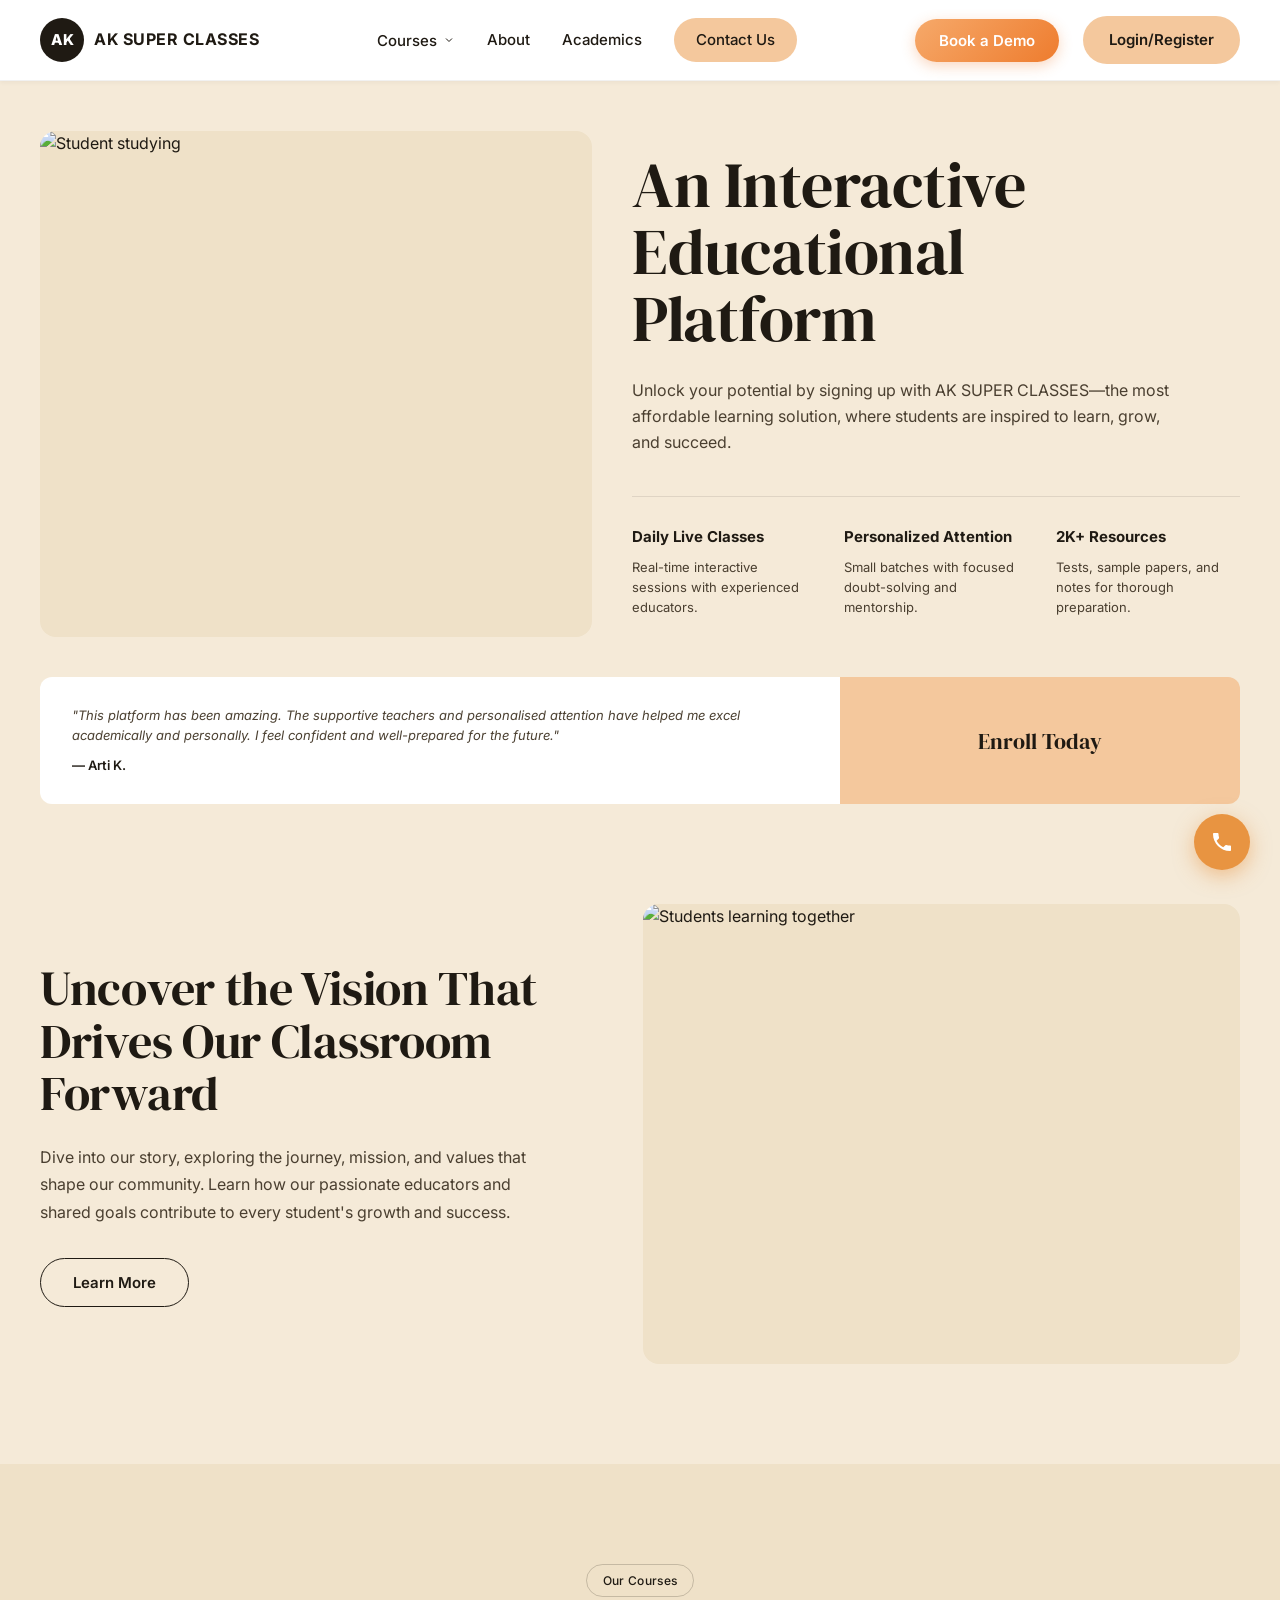
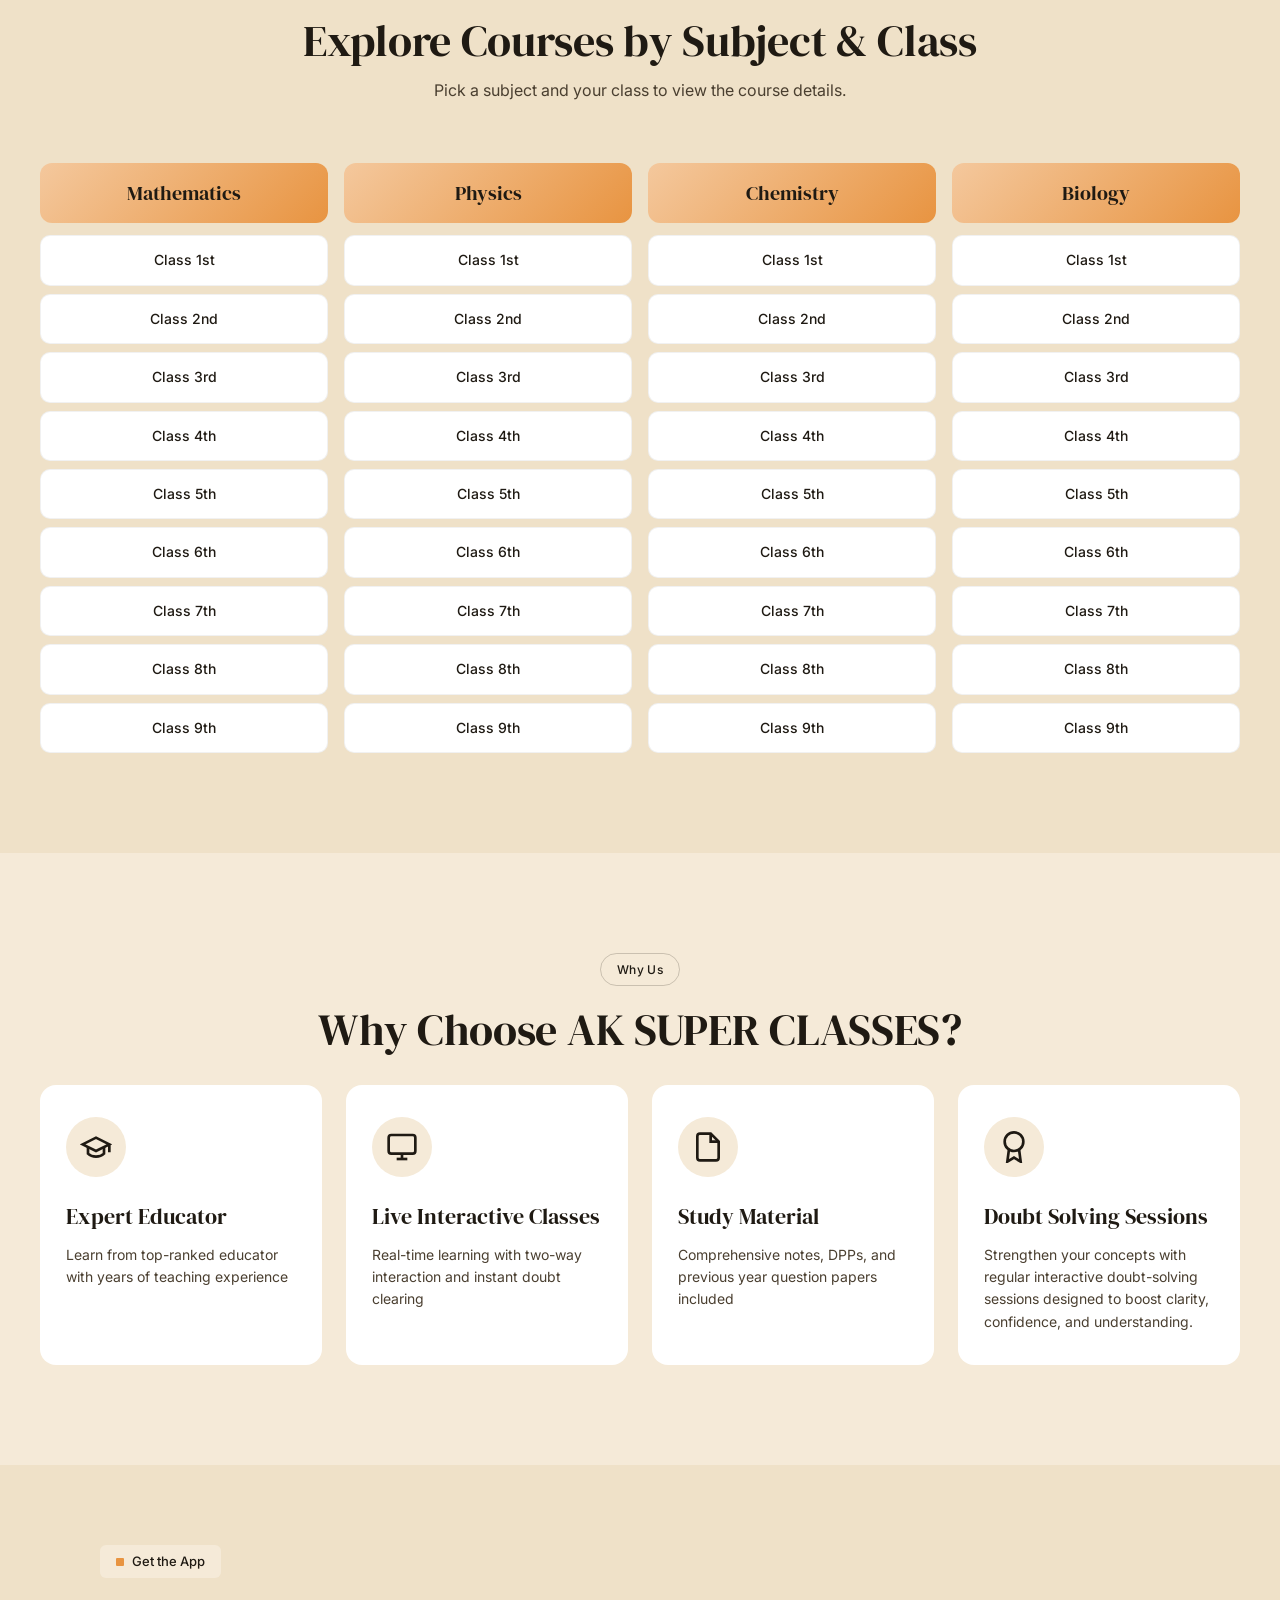
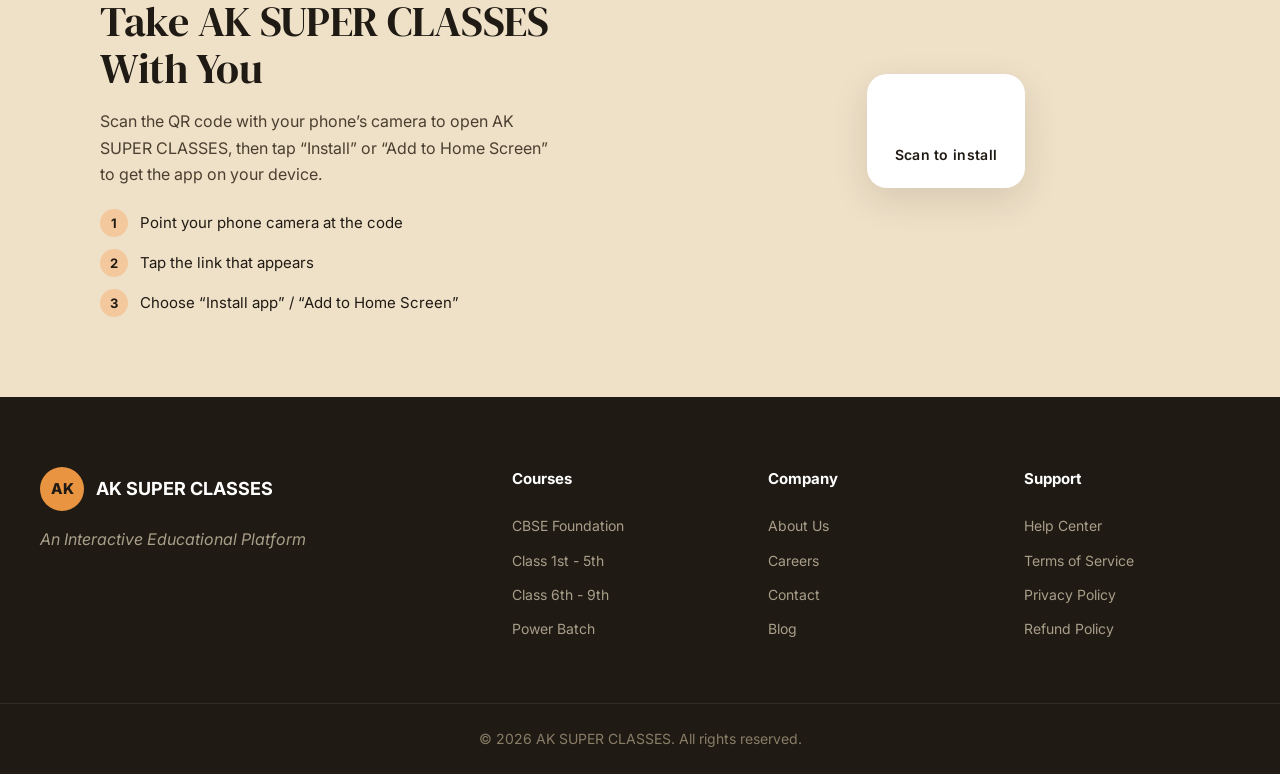
==== commit 5d54b7ff: "Replace Proven Results card with Doubt Solving Sessions" ====
--- a/index.html
+++ b/index.html
@@ -261,8 +261,8 @@
                             <polyline points="8.21 13.89 7 23 12 20 17 23 15.79 13.88"></polyline>
                         </svg>
                     </div>
-                    <h3>Proven Results</h3>
-                    <p>Thousands of students placed in top institutions across India</p>
+                    <h3>Doubt Solving Sessions</h3>
+                    <p>Strengthen your concepts with regular interactive doubt-solving sessions designed to boost clarity, confidence, and understanding.</p>
                 </div>
             </div>
         </div>
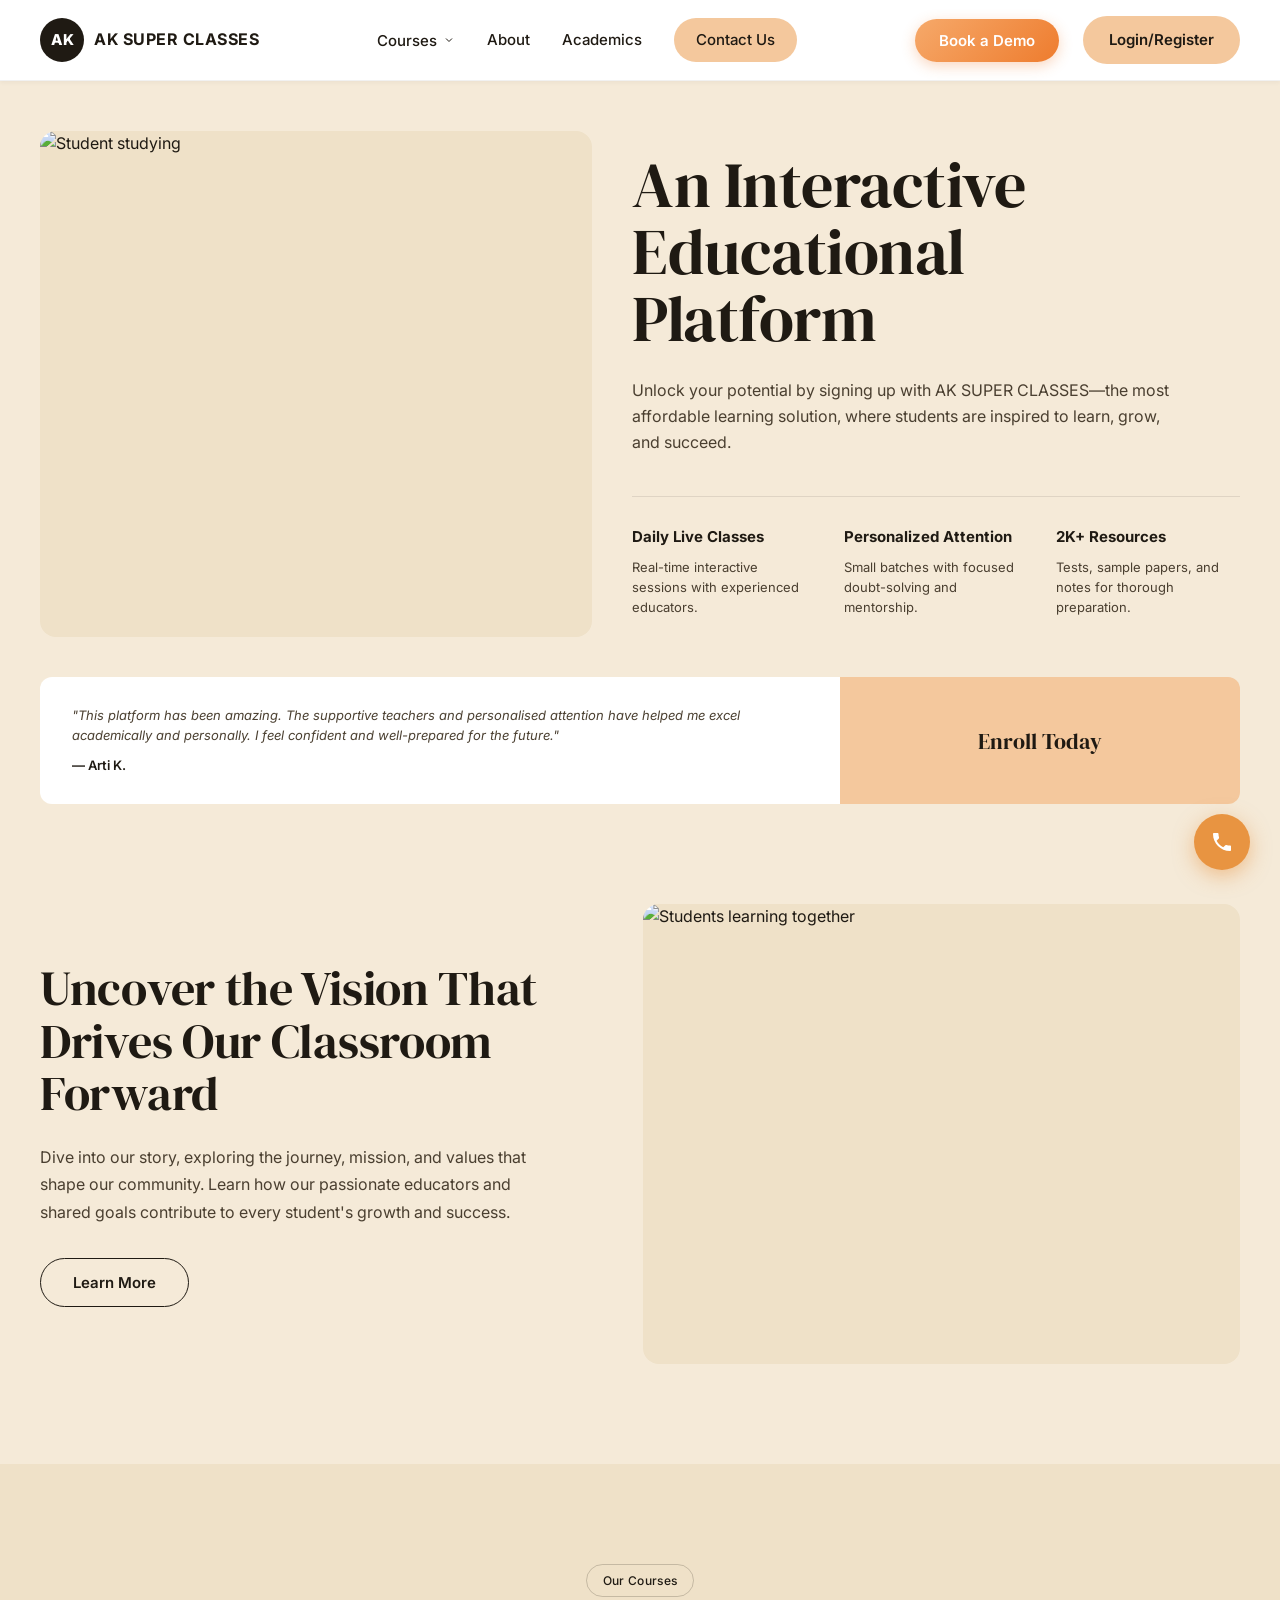
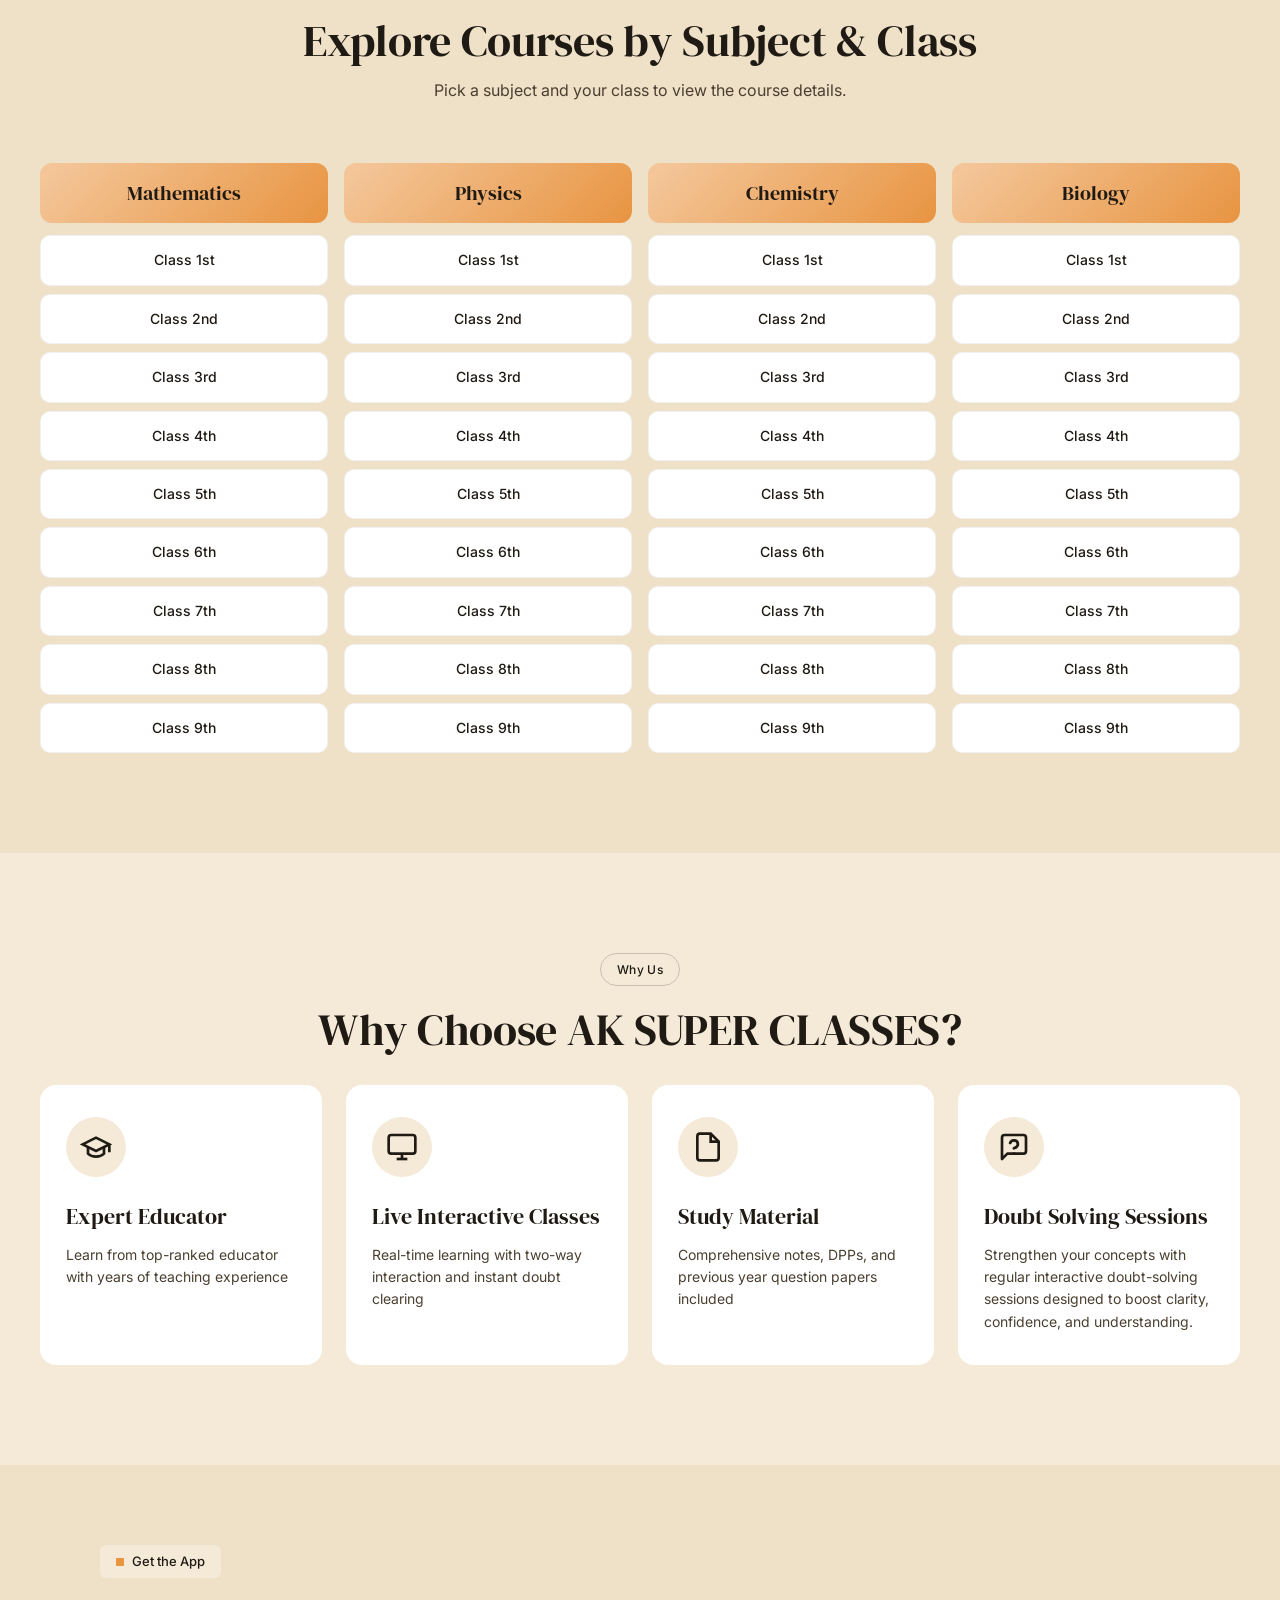
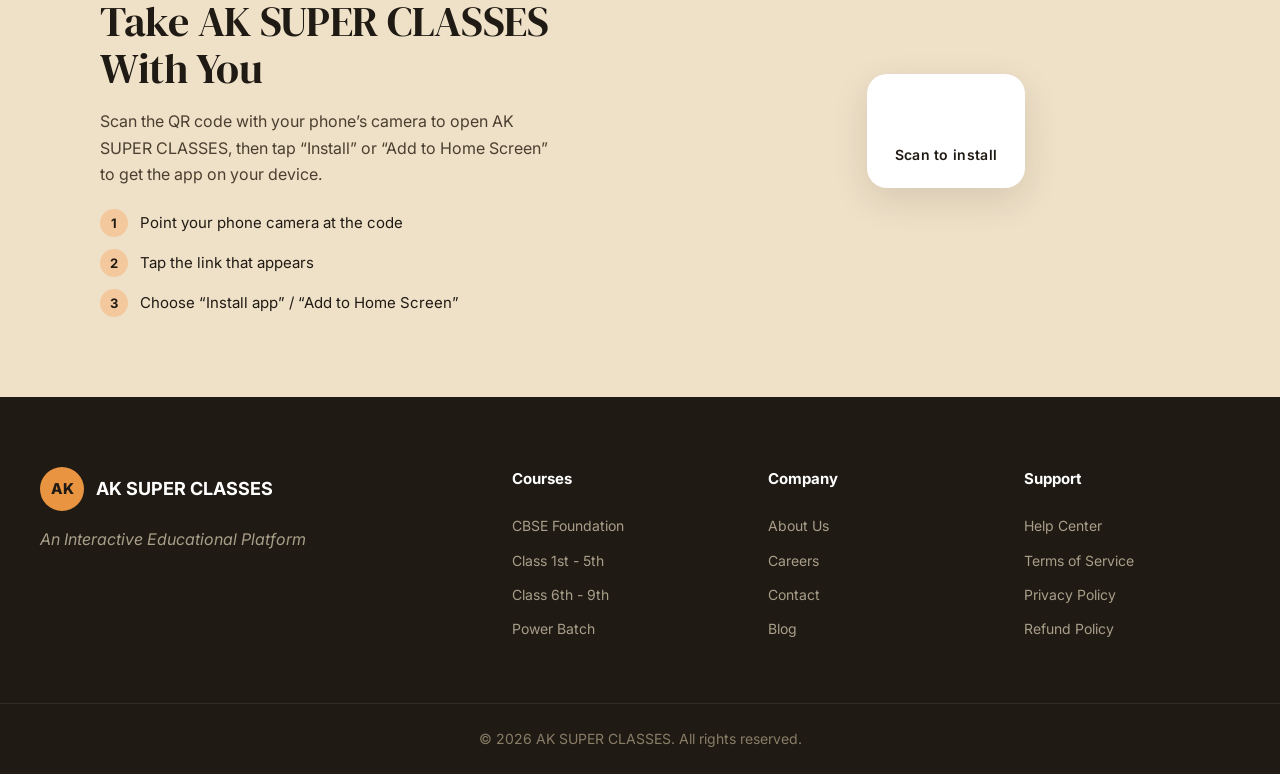
==== commit 8030b2c6: "Swap trophy icon for question-chat-bubble on Doubt Solving Sessions card" ====
--- a/index.html
+++ b/index.html
@@ -256,9 +256,10 @@
                 </div>
                 <div class="feature-card">
                     <div class="feature-icon">
-                        <svg width="32" height="32" viewBox="0 0 24 24" fill="none" stroke="#1f1a13" stroke-width="2">
-                            <circle cx="12" cy="8" r="7"></circle>
-                            <polyline points="8.21 13.89 7 23 12 20 17 23 15.79 13.88"></polyline>
+                        <svg width="32" height="32" viewBox="0 0 24 24" fill="none" stroke="#1f1a13" stroke-width="2" stroke-linecap="round" stroke-linejoin="round">
+                            <path d="M21 15a2 2 0 0 1-2 2H7l-4 4V5a2 2 0 0 1 2-2h14a2 2 0 0 1 2 2z"></path>
+                            <path d="M9.09 9a3 3 0 0 1 5.83 1c0 2-3 3-3 3"></path>
+                            <line x1="12" y1="17" x2="12.01" y2="17"></line>
                         </svg>
                     </div>
                     <h3>Doubt Solving Sessions</h3>
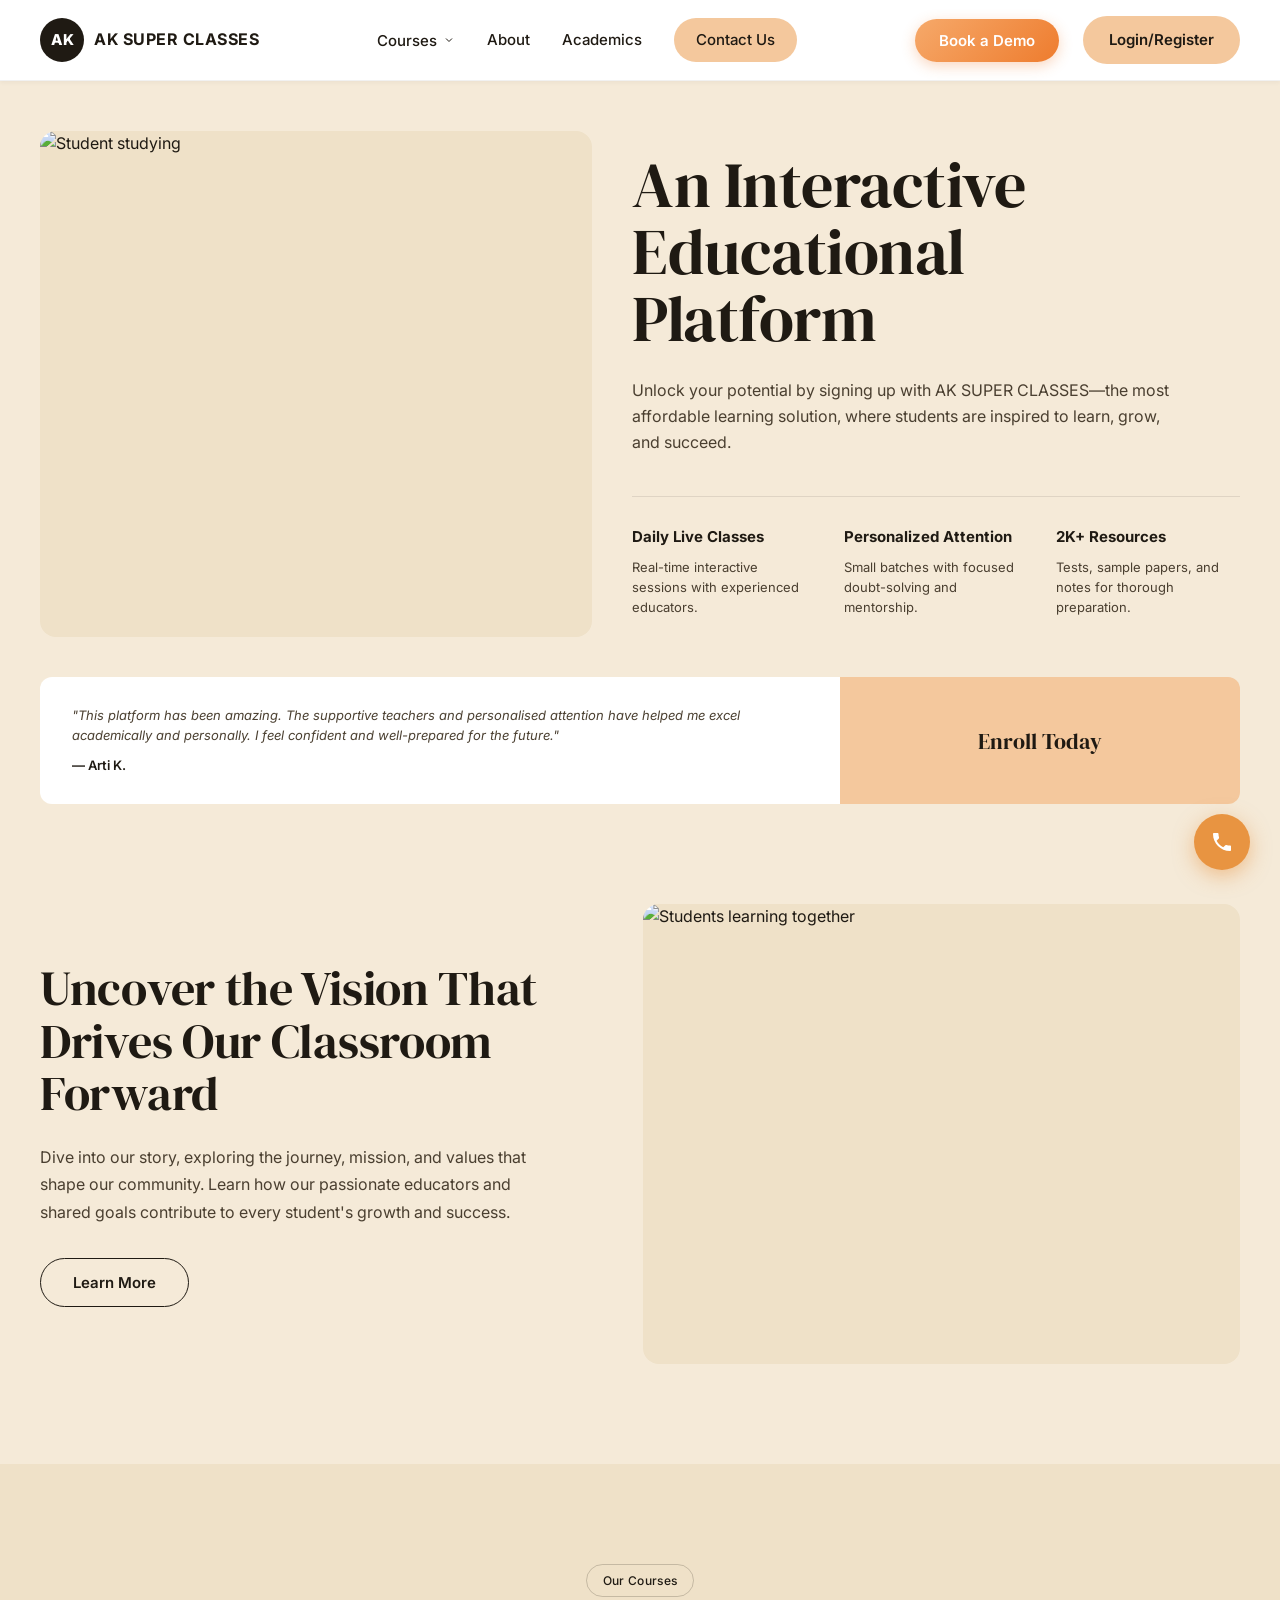
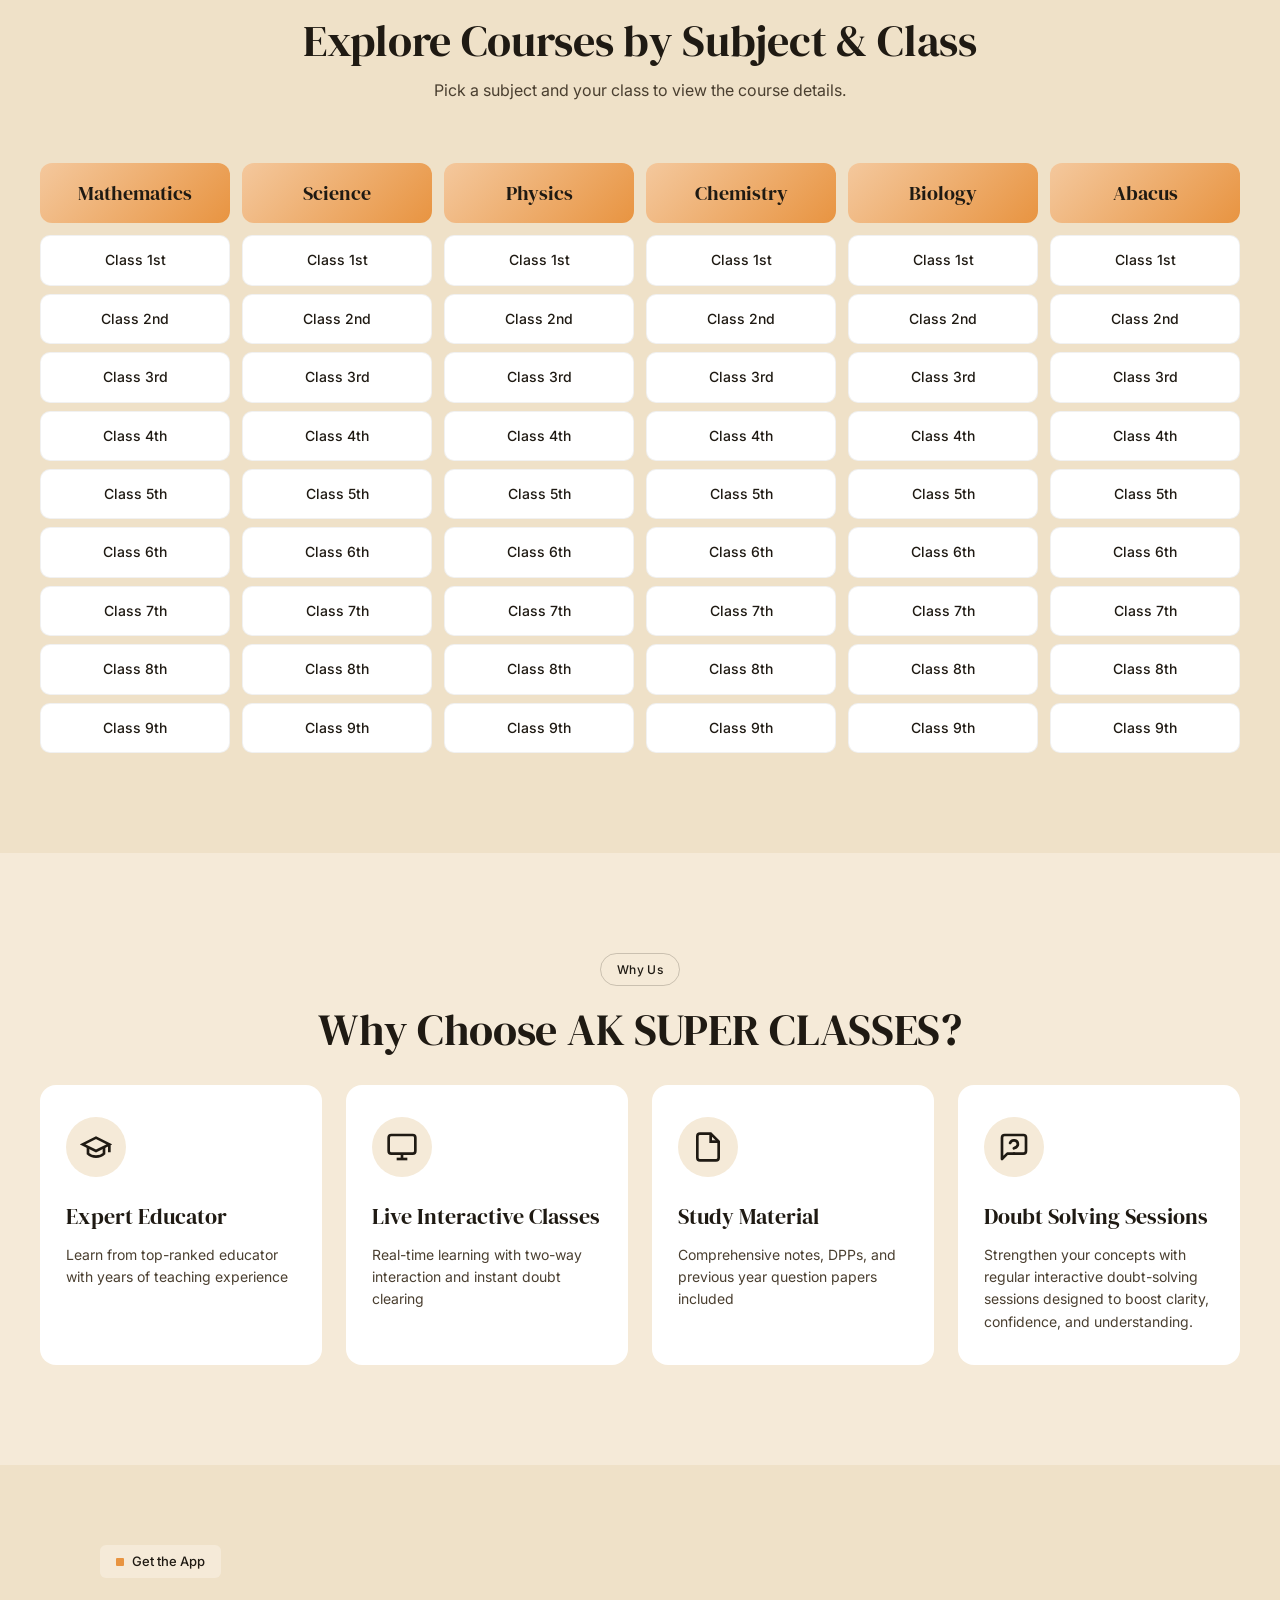
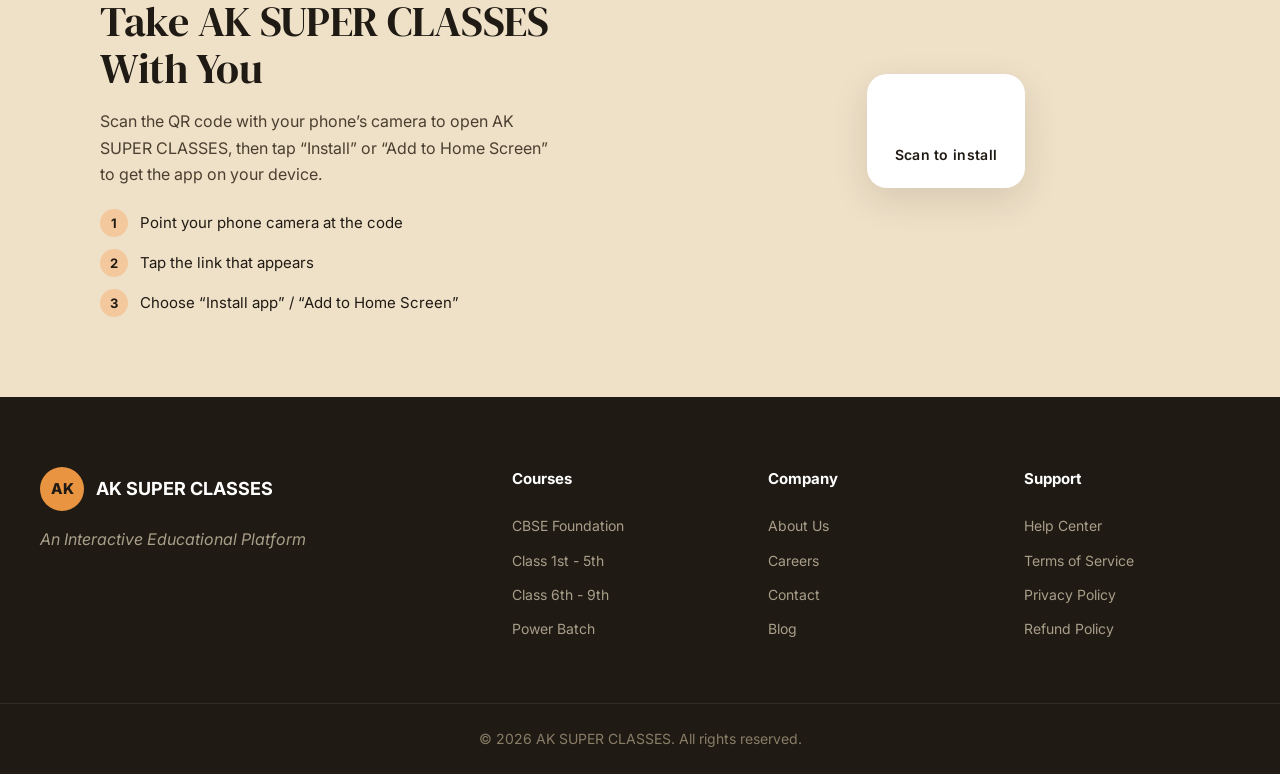
==== commit 6b117143: "Add Science and Abacus columns to course matrix (6 subjects) with course pages" ====
--- a/index.html
+++ b/index.html
@@ -178,6 +178,18 @@
                     <a href="course.html?subject=mathematics&class=9" class="cm-cell">Class 9th</a>
                 </div>
                 <div class="cm-col">
+                    <div class="cm-header">Science</div>
+                    <a href="course.html?subject=science&class=1" class="cm-cell">Class 1st</a>
+                    <a href="course.html?subject=science&class=2" class="cm-cell">Class 2nd</a>
+                    <a href="course.html?subject=science&class=3" class="cm-cell">Class 3rd</a>
+                    <a href="course.html?subject=science&class=4" class="cm-cell">Class 4th</a>
+                    <a href="course.html?subject=science&class=5" class="cm-cell">Class 5th</a>
+                    <a href="course.html?subject=science&class=6" class="cm-cell">Class 6th</a>
+                    <a href="course.html?subject=science&class=7" class="cm-cell">Class 7th</a>
+                    <a href="course.html?subject=science&class=8" class="cm-cell">Class 8th</a>
+                    <a href="course.html?subject=science&class=9" class="cm-cell">Class 9th</a>
+                </div>
+                <div class="cm-col">
                     <div class="cm-header">Physics</div>
                     <a href="course.html?subject=physics&class=1" class="cm-cell">Class 1st</a>
                     <a href="course.html?subject=physics&class=2" class="cm-cell">Class 2nd</a>
@@ -212,6 +224,18 @@
                     <a href="course.html?subject=biology&class=7" class="cm-cell">Class 7th</a>
                     <a href="course.html?subject=biology&class=8" class="cm-cell">Class 8th</a>
                     <a href="course.html?subject=biology&class=9" class="cm-cell">Class 9th</a>
+                </div>
+                <div class="cm-col">
+                    <div class="cm-header">Abacus</div>
+                    <a href="course.html?subject=abacus&class=1" class="cm-cell">Class 1st</a>
+                    <a href="course.html?subject=abacus&class=2" class="cm-cell">Class 2nd</a>
+                    <a href="course.html?subject=abacus&class=3" class="cm-cell">Class 3rd</a>
+                    <a href="course.html?subject=abacus&class=4" class="cm-cell">Class 4th</a>
+                    <a href="course.html?subject=abacus&class=5" class="cm-cell">Class 5th</a>
+                    <a href="course.html?subject=abacus&class=6" class="cm-cell">Class 6th</a>
+                    <a href="course.html?subject=abacus&class=7" class="cm-cell">Class 7th</a>
+                    <a href="course.html?subject=abacus&class=8" class="cm-cell">Class 8th</a>
+                    <a href="course.html?subject=abacus&class=9" class="cm-cell">Class 9th</a>
                 </div>
             </div>
         </div>
--- a/styles.css
+++ b/styles.css
@@ -698,8 +698,8 @@
 /* Subject x Class matrix */
 .course-matrix {
     display: grid;
-    grid-template-columns: repeat(4, 1fr);
-    gap: 16px;
+    grid-template-columns: repeat(6, 1fr);
+    gap: 12px;
     text-align: left;
     margin-top: 10px;
 }
@@ -743,19 +743,30 @@
 }
 
 @media (max-width: 768px) {
+    /* 6 columns won't fit a phone, so scroll the matrix horizontally. */
     .course-matrix {
-        gap: 8px;
+        display: flex;
+        grid-template-columns: none;
+        overflow-x: auto;
+        gap: 10px;
+        padding-bottom: 8px;
+        -webkit-overflow-scrolling: touch;
+        scrollbar-width: none;
+    }
+    .course-matrix::-webkit-scrollbar {
+        display: none;
     }
     .cm-col {
+        flex: 0 0 132px;
         gap: 6px;
     }
     .cm-header {
-        font-size: 14px;
-        padding: 10px 4px;
+        font-size: 15px;
+        padding: 10px 6px;
     }
     .cm-cell {
-        font-size: 11.5px;
-        padding: 11px 4px;
+        font-size: 12.5px;
+        padding: 11px 6px;
     }
 }
 
@@ -1893,6 +1904,19 @@
     padding: 22px 24px 24px;
     border: 1px solid rgba(31, 26, 19, 0.06);
     margin-bottom: 24px;
+}
+
+.demo-bookings-head {
+    display: flex;
+    align-items: center;
+    justify-content: space-between;
+    gap: 12px;
+    margin: 30px 0 14px;
+    flex-wrap: wrap;
+}
+
+.demo-bookings-head .admins-section-title {
+    margin: 0;
 }
 
 .admins-section-header {
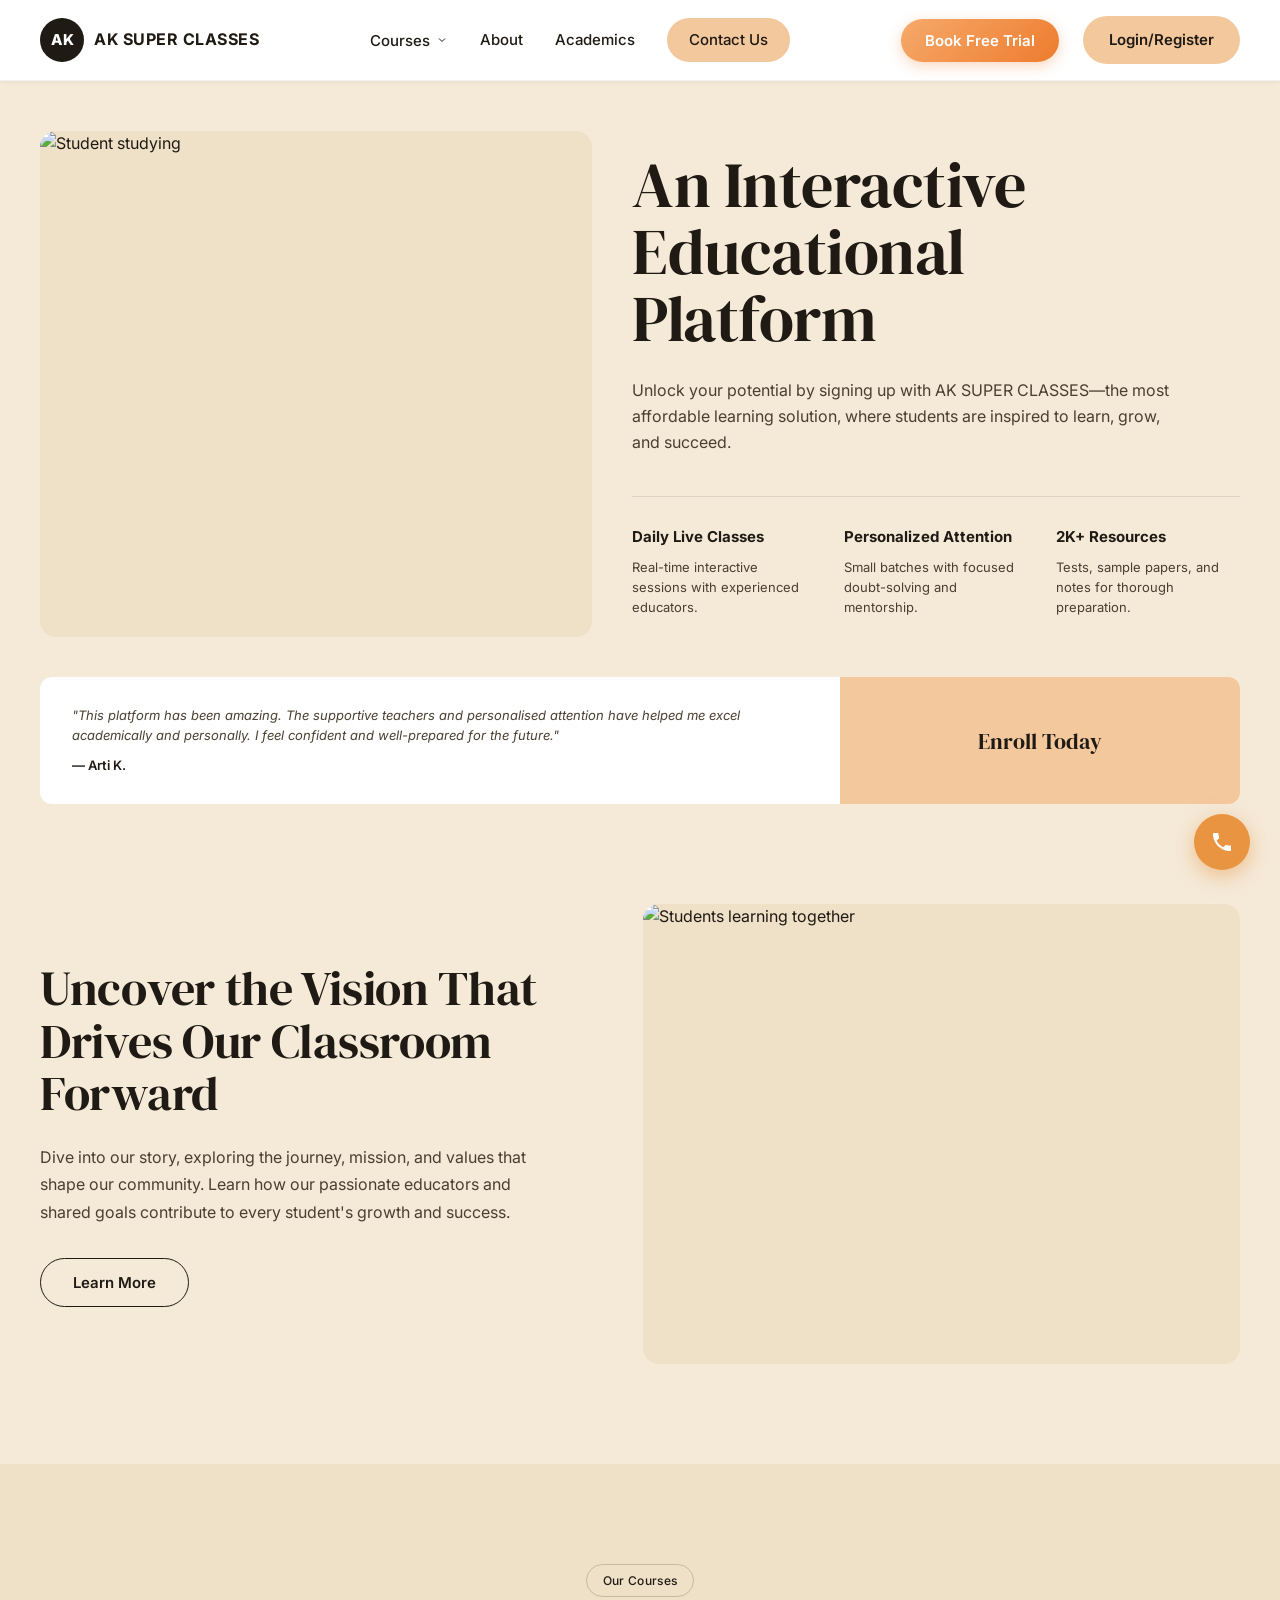
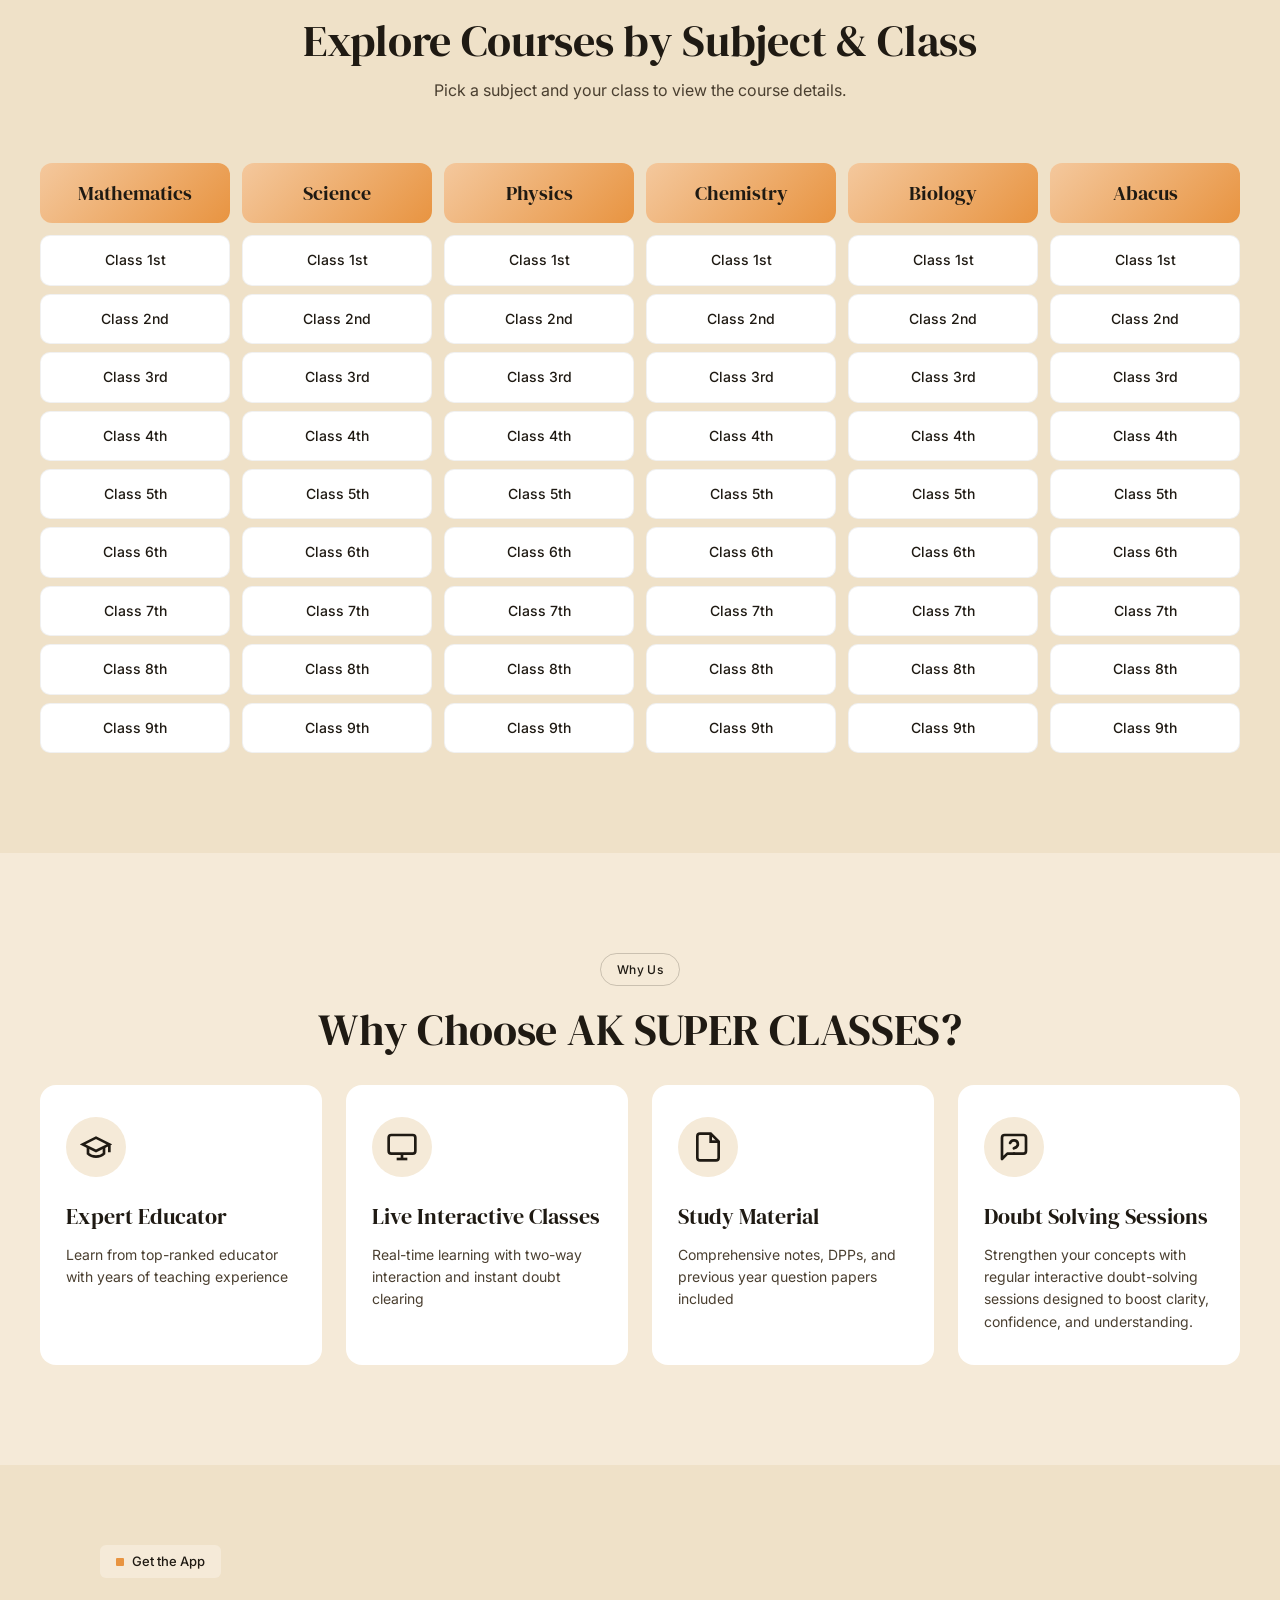
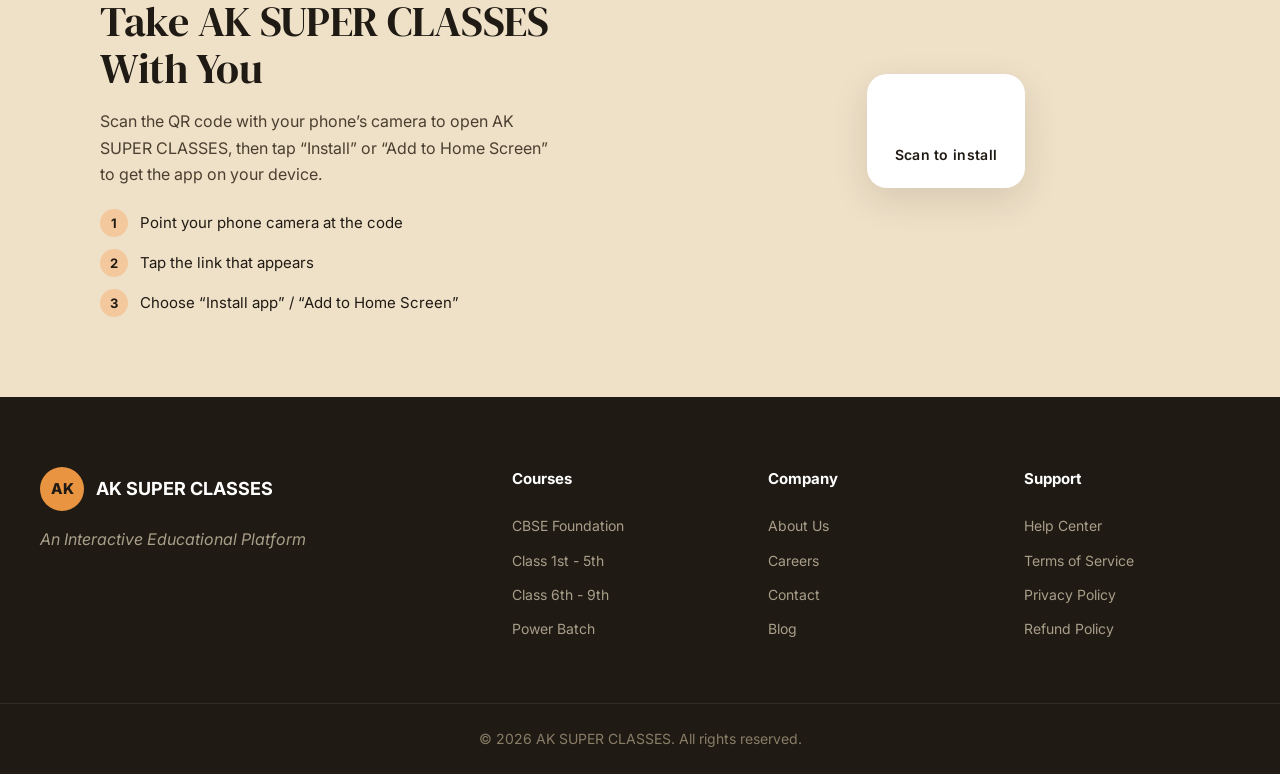
==== commit 49a54df7: "Rename Book a Demo to Book Free Trial across the site" ====
--- a/index.html
+++ b/index.html
@@ -41,6 +41,18 @@
                             <a href="course.html?subject=mathematics&class=9">Class 9th</a>
                         </div>
                         <div class="mega-col">
+                            <h5>Science</h5>
+                            <a href="course.html?subject=science&class=1">Class 1st</a>
+                            <a href="course.html?subject=science&class=2">Class 2nd</a>
+                            <a href="course.html?subject=science&class=3">Class 3rd</a>
+                            <a href="course.html?subject=science&class=4">Class 4th</a>
+                            <a href="course.html?subject=science&class=5">Class 5th</a>
+                            <a href="course.html?subject=science&class=6">Class 6th</a>
+                            <a href="course.html?subject=science&class=7">Class 7th</a>
+                            <a href="course.html?subject=science&class=8">Class 8th</a>
+                            <a href="course.html?subject=science&class=9">Class 9th</a>
+                        </div>
+                        <div class="mega-col">
                             <h5>Physics</h5>
                             <a href="course.html?subject=physics&class=1">Class 1st</a>
                             <a href="course.html?subject=physics&class=2">Class 2nd</a>
@@ -76,6 +88,18 @@
                             <a href="course.html?subject=biology&class=8">Class 8th</a>
                             <a href="course.html?subject=biology&class=9">Class 9th</a>
                         </div>
+                        <div class="mega-col">
+                            <h5>Abacus</h5>
+                            <a href="course.html?subject=abacus&class=1">Class 1st</a>
+                            <a href="course.html?subject=abacus&class=2">Class 2nd</a>
+                            <a href="course.html?subject=abacus&class=3">Class 3rd</a>
+                            <a href="course.html?subject=abacus&class=4">Class 4th</a>
+                            <a href="course.html?subject=abacus&class=5">Class 5th</a>
+                            <a href="course.html?subject=abacus&class=6">Class 6th</a>
+                            <a href="course.html?subject=abacus&class=7">Class 7th</a>
+                            <a href="course.html?subject=abacus&class=8">Class 8th</a>
+                            <a href="course.html?subject=abacus&class=9">Class 9th</a>
+                        </div>
                     </div>
                 </div>
                 <a href="about.html" class="nav-link">About</a>
@@ -83,7 +107,7 @@
                 <a href="contact.html" class="nav-link nav-link-pill">Contact Us</a>
             </nav>
 
-            <button class="book-demo-nav">Book a Demo</button>
+            <button class="book-demo-nav">Book Free Trial</button>
             <a href="login.html" class="login-btn">Login/Register</a>
 
             <button class="mobile-menu-toggle" id="mobileMenuToggle">
--- a/styles.css
+++ b/styles.css
@@ -196,13 +196,13 @@
 
 /* Mega-menu (Courses) */
 .mega-menu {
-    min-width: 720px;
+    min-width: 880px;
     padding: 24px;
     left: 50%;
     transform: translate(-50%, -10px);
     display: grid;
-    grid-template-columns: repeat(4, 1fr);
-    gap: 20px;
+    grid-template-columns: repeat(6, 1fr);
+    gap: 14px;
 }
 
 .dropdown.open .mega-menu {
@@ -3091,14 +3091,14 @@
         margin-top: 4px;
         box-shadow: 0 4px 12px rgba(238, 124, 46, 0.3);
     }
-    /* Courses mega-menu shows the same 4-column subject x class matrix as the
-       courses section, inline inside the open mobile menu. */
+    /* Courses mega-menu shows the subject x class matrix inline inside the
+       open mobile menu (3 columns so 6 subjects fit comfortably). */
     .mega-menu {
         position: static;
         transform: none;
         min-width: 0;
         width: 100%;
-        grid-template-columns: repeat(4, 1fr);
+        grid-template-columns: repeat(3, 1fr);
         gap: 7px;
         box-shadow: none;
         border: none;
@@ -3206,7 +3206,7 @@
         width: 100%;
         left: auto;
         transform: none;
-        grid-template-columns: repeat(4, 1fr);
+        grid-template-columns: repeat(3, 1fr);
         gap: 6px;
         padding: 8px 6px;
     }
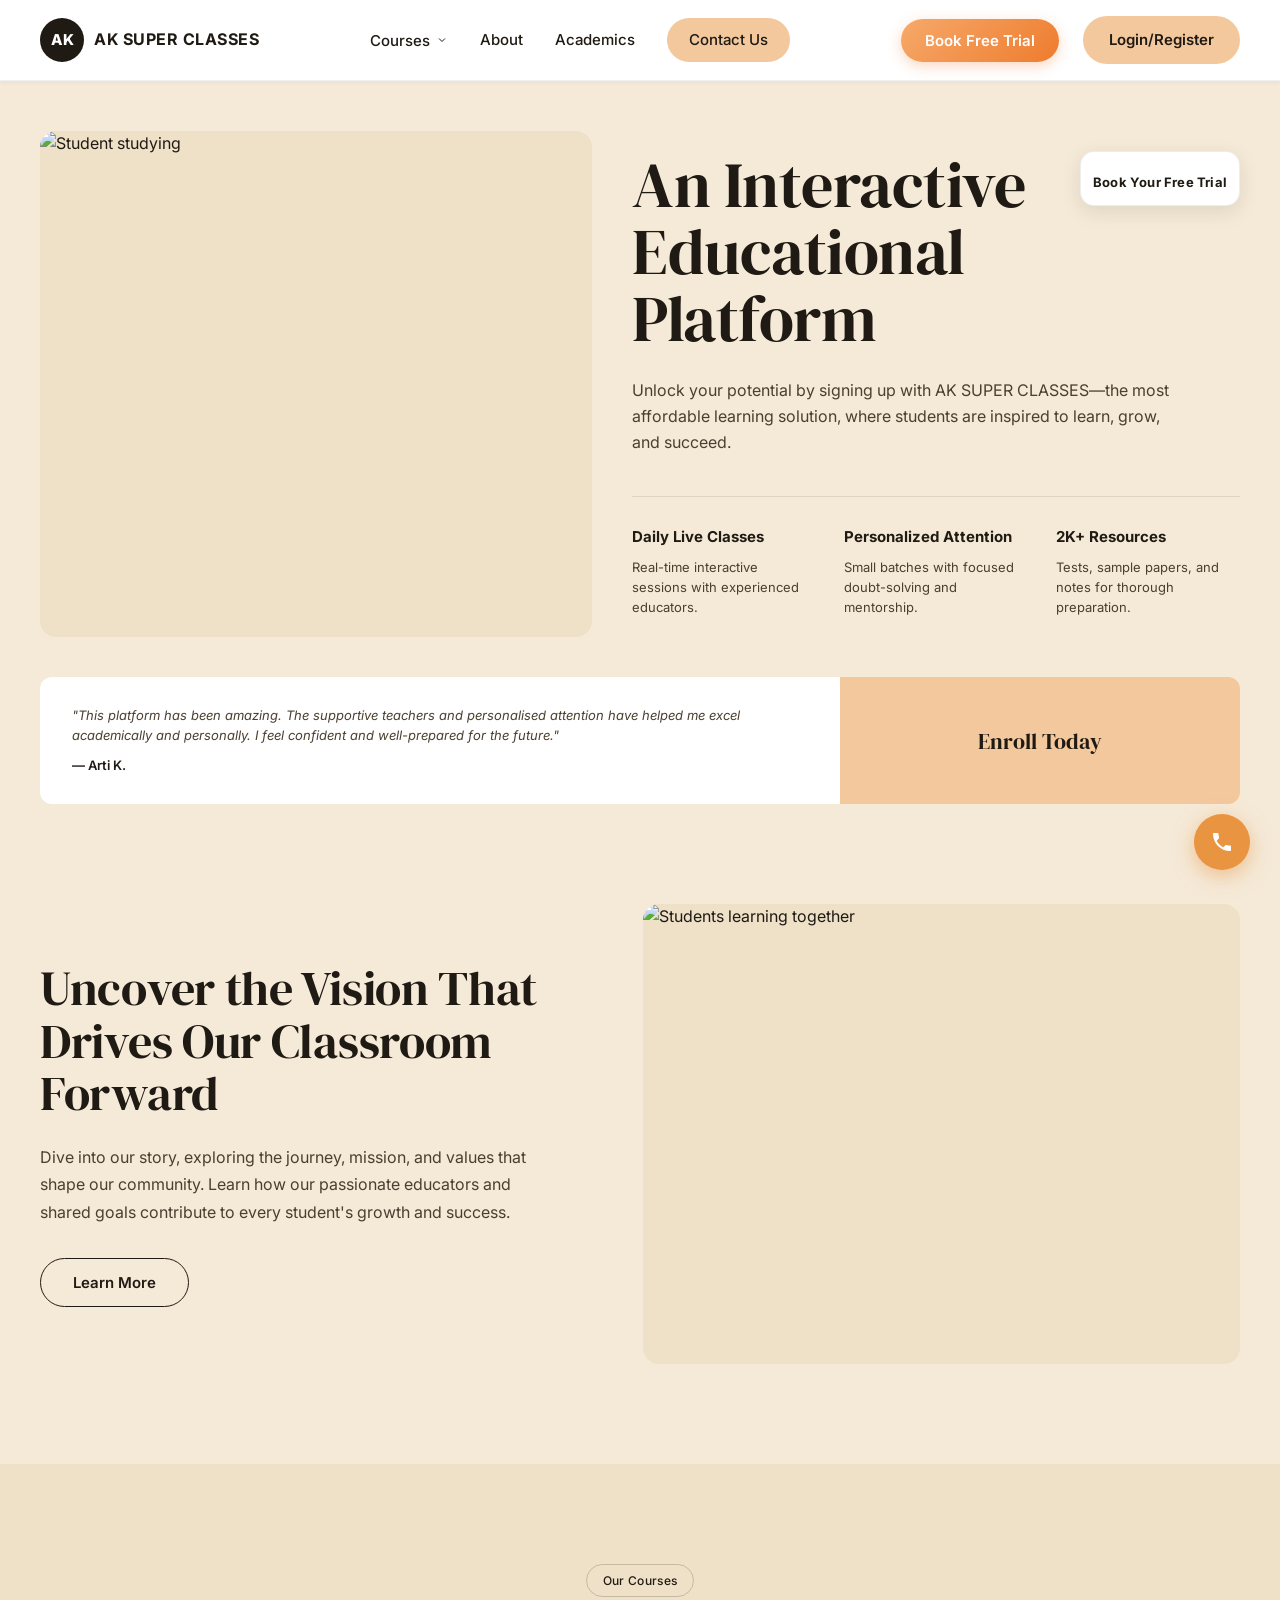
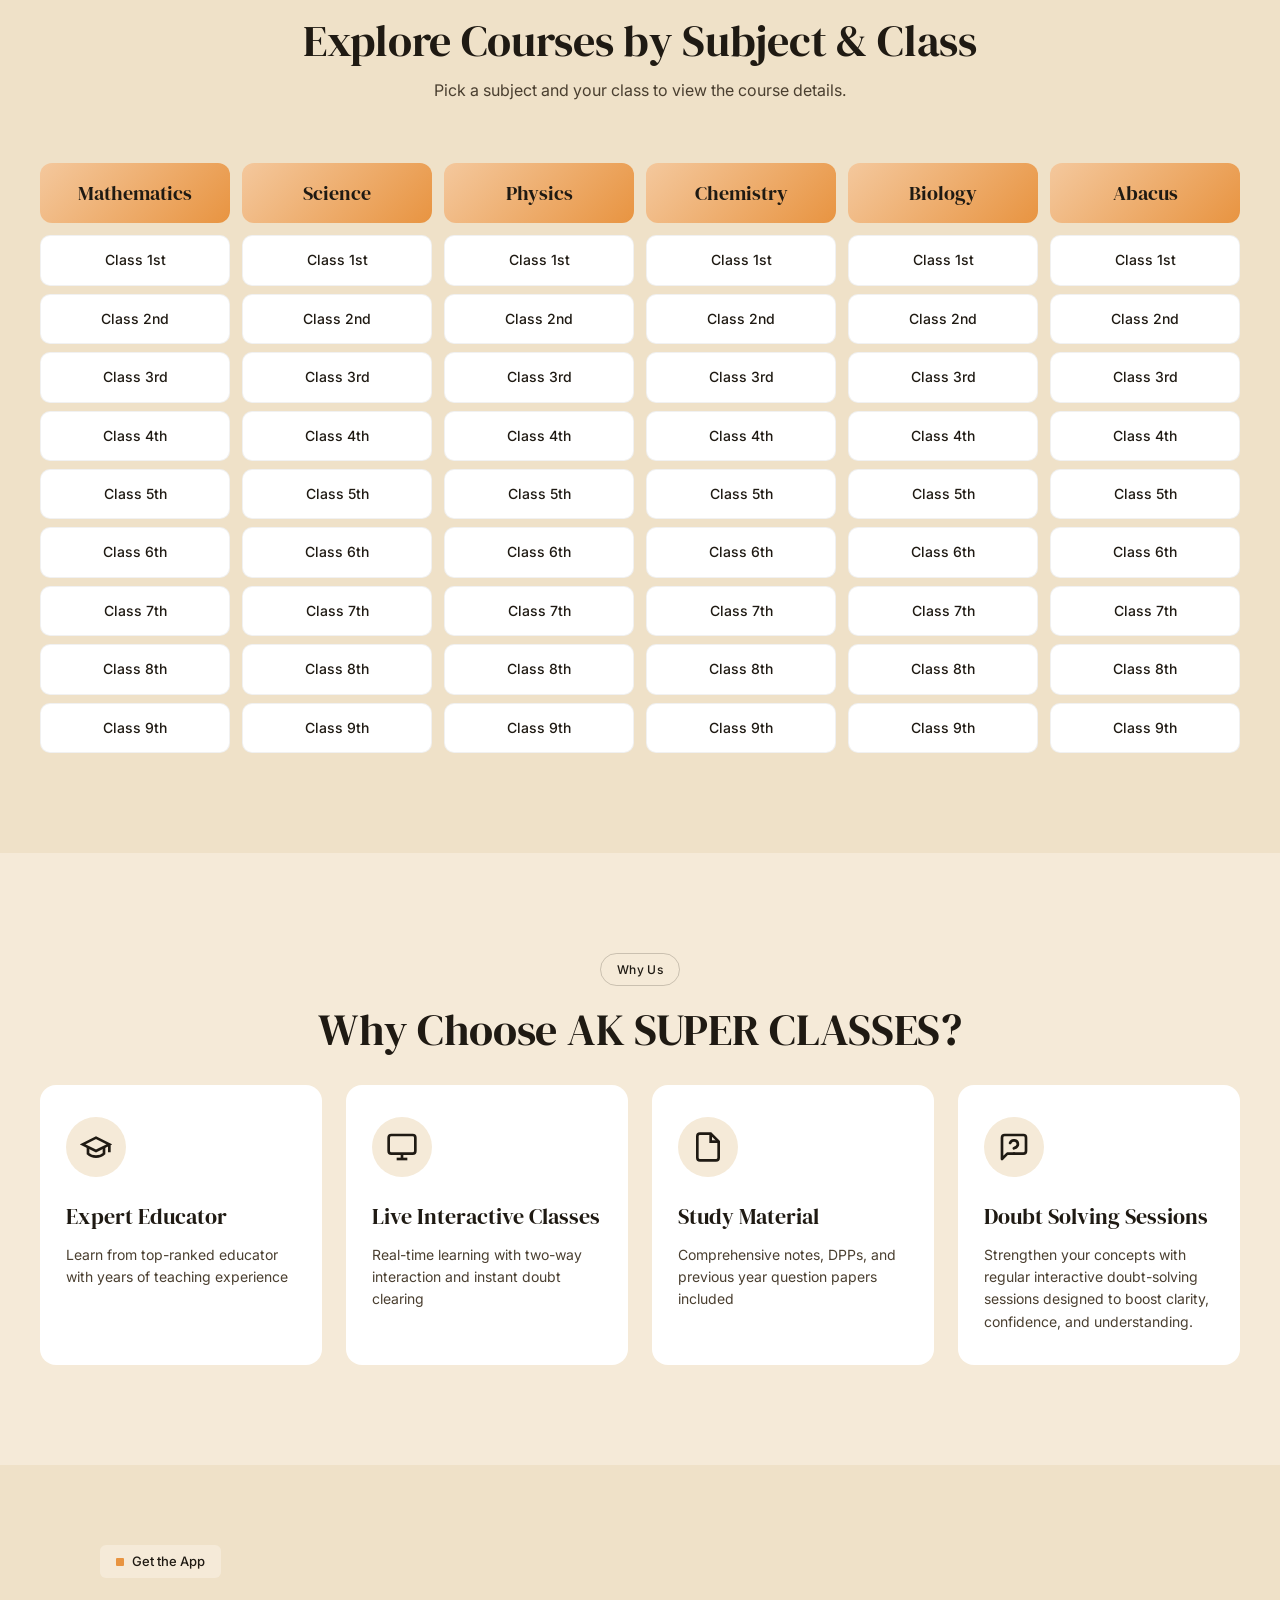
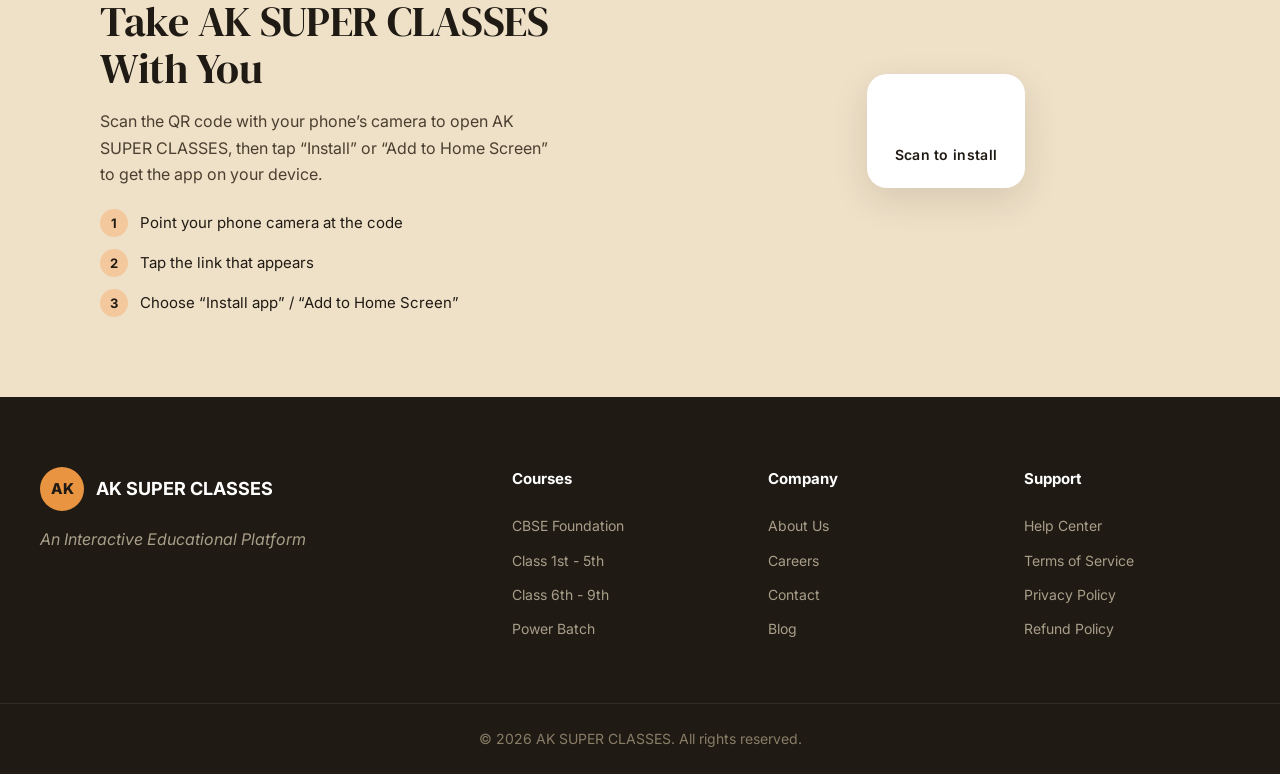
==== commit da9775ac: "Move free-trial QR from demo page to home hero (right of heading, labelled Book Your Free Trial)" ====
--- a/index.html
+++ b/index.html
@@ -125,11 +125,17 @@
                 <img src="https://images.unsplash.com/photo-1503676260728-1c00da094a0b?w=900&q=80" alt="Student studying" loading="eager">
             </div>
             <div class="hero-content">
-                <h1 class="hero-title">
-                    An Interactive<br>
-                    Educational<br>
-                    Platform
-                </h1>
+                <div class="hero-heading-row">
+                    <h1 class="hero-title">
+                        An Interactive<br>
+                        Educational<br>
+                        Platform
+                    </h1>
+                    <a href="demo.html" class="hero-qr-card" title="Book Your Free Trial">
+                        <div class="hero-qr" id="heroQr"></div>
+                        <span class="hero-qr-label">Book Your Free Trial</span>
+                    </a>
+                </div>
                 <p class="hero-subtitle">
                     Unlock your potential by signing up with AK SUPER CLASSES&mdash;the most affordable learning solution, where students are inspired to learn, grow, and succeed.
                 </p>
@@ -387,14 +393,22 @@
     <script src="https://cdnjs.cloudflare.com/ajax/libs/qrcodejs/1.0.0/qrcode.min.js"></script>
     <script>
         (function () {
-            var el = document.getElementById("appQr");
-            if (el && window.QRCode) {
-                new QRCode(el, {
+            if (!window.QRCode) return;
+            var app = document.getElementById("appQr");
+            if (app) {
+                new QRCode(app, {
                     text: "https://kundansangwar.github.io/AKSUPERCLASSES-WEBSITE/",
-                    width: 190,
-                    height: 190,
-                    colorDark: "#1f1a13",
-                    colorLight: "#ffffff",
+                    width: 190, height: 190,
+                    colorDark: "#1f1a13", colorLight: "#ffffff",
+                    correctLevel: QRCode.CorrectLevel.M
+                });
+            }
+            var hero = document.getElementById("heroQr");
+            if (hero) {
+                new QRCode(hero, {
+                    text: "https://kundansangwar.github.io/AKSUPERCLASSES-WEBSITE/demo.html",
+                    width: 116, height: 116,
+                    colorDark: "#1f1a13", colorLight: "#ffffff",
                     correctLevel: QRCode.CorrectLevel.M
                 });
             }
--- a/styles.css
+++ b/styles.css
@@ -358,14 +358,64 @@
     justify-content: center;
 }
 
+.hero-heading-row {
+    display: flex;
+    justify-content: space-between;
+    align-items: flex-start;
+    gap: 24px;
+    margin-bottom: 24px;
+}
+
 .hero-title {
     font-family: 'DM Serif Display', Georgia, serif;
     font-size: 64px;
     font-weight: 400;
     line-height: 1.05;
     color: var(--ink);
-    margin-bottom: 24px;
     letter-spacing: -0.5px;
+}
+
+.hero-heading-row .hero-title {
+    margin-bottom: 0;
+}
+
+.hero-qr-card {
+    display: flex;
+    flex-direction: column;
+    align-items: center;
+    gap: 8px;
+    flex-shrink: 0;
+    background: #ffffff;
+    border: 1px solid rgba(31, 26, 19, 0.08);
+    border-radius: 14px;
+    padding: 12px;
+    box-shadow: 0 6px 20px rgba(31, 26, 19, 0.1);
+    transition: transform 0.2s, box-shadow 0.2s;
+    text-decoration: none;
+}
+
+.hero-qr-card:hover {
+    transform: translateY(-3px);
+    box-shadow: 0 12px 28px rgba(31, 26, 19, 0.16);
+}
+
+.hero-qr {
+    line-height: 0;
+    background: #ffffff;
+}
+
+.hero-qr img,
+.hero-qr canvas {
+    display: block;
+    border-radius: 4px;
+}
+
+.hero-qr-label {
+    font-size: 13px;
+    font-weight: 700;
+    color: var(--ink);
+    text-align: center;
+    letter-spacing: 0.2px;
 }
 
 .hero-subtitle {
@@ -2458,11 +2508,9 @@
 }
 
 .demo-intro {
-    display: grid;
-    grid-template-columns: 1.2fr 1fr;
-    gap: 30px;
-    align-items: center;
-    margin-bottom: 50px;
+    display: flex;
+    justify-content: center;
+    margin-bottom: 40px;
 }
 
 .demo-subtitle {
@@ -2472,18 +2520,49 @@
     max-width: 380px;
 }
 
-.demo-avatars {
-    display: flex;
-    gap: 6px;
-    justify-content: flex-end;
-}
-
-.demo-avatars img {
-    width: 80px;
-    height: 80px;
-    object-fit: cover;
+.demo-qr-card {
+    display: flex;
+    flex-direction: column;
+    align-items: center;
+    gap: 12px;
+    background: #faf2e6;
+    border: 1px solid rgba(31, 26, 19, 0.08);
+    border-radius: 16px;
+    padding: 22px 22px 18px;
+}
+
+.demo-qr {
+    background: #ffffff;
+    padding: 8px;
+    border-radius: 10px;
+    line-height: 0;
+}
+
+.demo-qr img,
+.demo-qr canvas {
+    display: block;
     border-radius: 4px;
-    display: block;
+}
+
+.demo-qr-label {
+    font-size: 13px;
+    font-weight: 600;
+    color: var(--ink);
+    text-align: center;
+    max-width: 200px;
+}
+
+/* Trial-landing page: hide site navigation for a clean, focused page */
+.trial-landing .navbar {
+    display: none;
+}
+
+.trial-landing .mobile-bottom-nav {
+    display: none !important;
+}
+
+.trial-landing {
+    padding-bottom: 0 !important;
 }
 
 .demo-form {
@@ -3146,6 +3225,11 @@
     .hero-title {
         font-size: 36px;
     }
+    .hero-heading-row {
+        flex-direction: column;
+        align-items: flex-start;
+        gap: 18px;
+    }
     .hero-features {
         grid-template-columns: 1fr;
         gap: 20px;
@@ -3243,13 +3327,6 @@
     .demo-title {
         font-size: 44px;
     }
-    .demo-intro {
-        grid-template-columns: 1fr;
-        gap: 24px;
-    }
-    .demo-avatars {
-        justify-content: flex-start;
-    }
     .demo-form .form-row {
         grid-template-columns: 1fr;
     }
